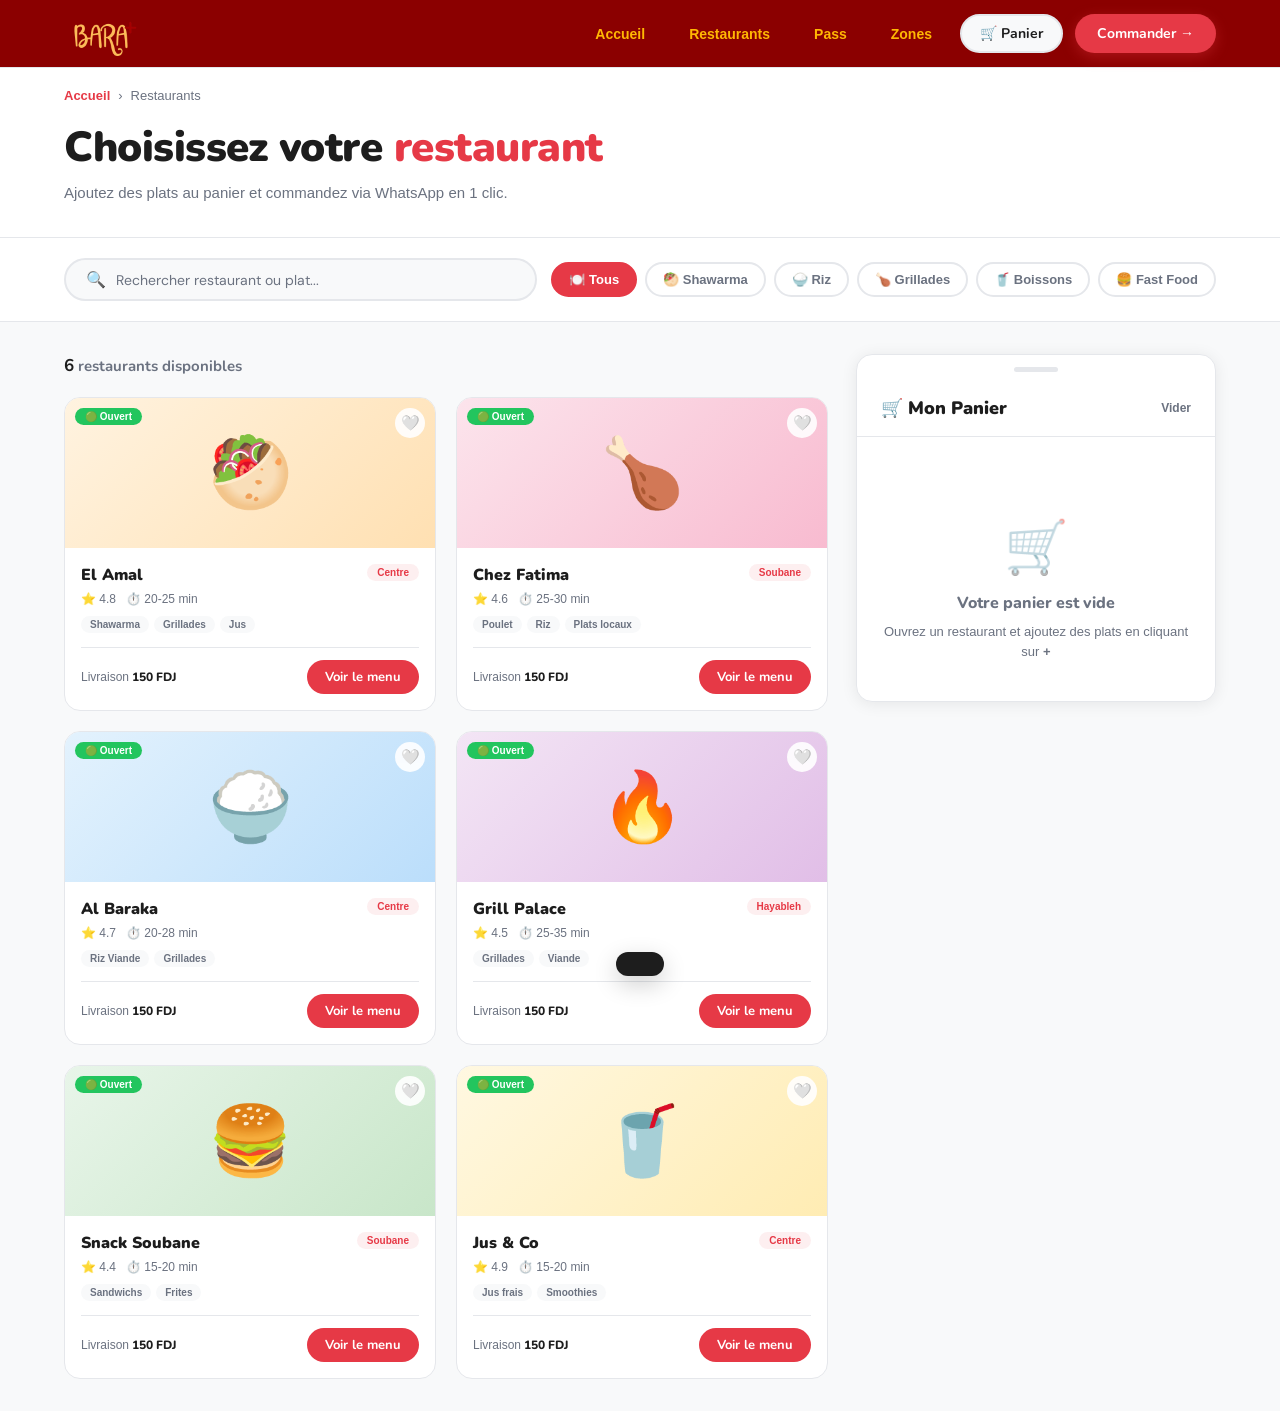
==== restaurants.html @ 5ba107fb "update" ====
<!DOCTYPE html>
<html lang="fr">
<head>
<meta charset="UTF-8">
<meta name="viewport" content="width=device-width, initial-scale=1.0">
<title>Restaurants — Bara+ Ali Sabieh</title>
<link rel="shortcut icon" href="images/3.png" type="image/x-icon">
<link href="https://fonts.googleapis.com/css2?family=Nunito:wght@400;600;700;800;900&family=DM+Sans:wght@400;500;600&display=swap" rel="stylesheet">
<link rel="stylesheet" href="style2.css">
</head>
<body>

<!-- NAV -->
<nav>
  <a href="index.html" class="nav-logo">
    <img src="images/2.png" alt="">
  </a>
  <div class="nav-right">
    <a href="index.html" class="nav-link">Accueil</a>
    <a href="restaurants.html" class="nav-link active">Restaurants</a>
    <a href="index.html#pass" class="nav-link">Pass</a>
    <a href="index.html#zones" class="nav-link">Zones</a>
    <button class="cart-nav-btn" onclick="toggleCartMobile()" id="cartNavBtn">
      🛒 Panier
      <span id="cartBadge" class="cart-badge">0</span>
    </button>
    <a href="https://wa.me/25377784312" target="_blank" class="nav-cta">Commander →</a>
  </div>
</nav>

<!-- PAGE HERO -->
<div class="page-hero">
  <div class="breadcrumb">
    <a href="index.html">Accueil</a> › <span>Restaurants</span>
  </div>
  <h1>Choisissez votre <span>restaurant</span></h1>
  <p>Ajoutez des plats au panier et commandez via WhatsApp en 1 clic.</p>
</div>

<!-- CONTROLS -->
<div class="controls">
  <div class="search-box">
    <span style="color:var(--text2)">🔍</span>
    <input type="text" id="searchInput" placeholder="Rechercher restaurant ou plat...">
  </div>
  <div class="filter-pills">
    <div class="fp on" onclick="filter(this,'all')">🍽️ Tous</div>
    <div class="fp" onclick="filter(this,'shawarma')">🥙 Shawarma</div>
    <div class="fp" onclick="filter(this,'riz')">🍚 Riz</div>
    <div class="fp" onclick="filter(this,'grillades')">🍗 Grillades</div>
    <div class="fp" onclick="filter(this,'boissons')">🥤 Boissons</div>
    <div class="fp" onclick="filter(this,'fastfood')">🍔 Fast Food</div>
  </div>
</div>

<!-- MAIN -->
<div class="main">

  <!-- LEFT: RESTAURANT CARDS -->
  <div>
    <div class="resto-count"><strong id="restoCount">6</strong> restaurants disponibles</div>
    <div class="resto-grid" id="restoGrid">

      <div class="rc fi" data-cat="shawarma" data-name="el amal" data-note="4.8" data-id="el-amal">
        <div class="rc-img c1">🥙<div class="rc-open">🟢 Ouvert</div><div class="rc-fav">🤍</div></div>
        <div class="rc-body">
          <div class="rc-head"><div class="rc-name">El Amal</div><span class="rc-zone">Centre</span></div>
          <div class="rc-meta"><span>⭐ 4.8</span><span>⏱️ 20-25 min</span></div>
          <div class="rc-tags"><span class="rc-tag">Shawarma</span><span class="rc-tag">Grillades</span><span class="rc-tag">Jus</span></div>
          <div class="rc-footer">
            <div class="rc-price">Livraison <strong>150 FDJ</strong></div>
            <button class="rc-btn" onclick="openModal('el-amal')">Voir le menu</button>
          </div>
        </div>
      </div>

      <div class="rc fi" data-cat="riz" data-name="chez fatima" data-note="4.6" data-id="fatima">
        <div class="rc-img c2">🍗<div class="rc-open">🟢 Ouvert</div><div class="rc-fav">🤍</div></div>
        <div class="rc-body">
          <div class="rc-head"><div class="rc-name">Chez Fatima</div><span class="rc-zone">Soubane</span></div>
          <div class="rc-meta"><span>⭐ 4.6</span><span>⏱️ 25-30 min</span></div>
          <div class="rc-tags"><span class="rc-tag">Poulet</span><span class="rc-tag">Riz</span><span class="rc-tag">Plats locaux</span></div>
          <div class="rc-footer">
            <div class="rc-price">Livraison <strong>150 FDJ</strong></div>
            <button class="rc-btn" onclick="openModal('fatima')">Voir le menu</button>
          </div>
        </div>
      </div>

      <div class="rc fi" data-cat="riz" data-name="al baraka" data-note="4.7" data-id="baraka">
        <div class="rc-img c3">🍚<div class="rc-open">🟢 Ouvert</div><div class="rc-fav">🤍</div></div>
        <div class="rc-body">
          <div class="rc-head"><div class="rc-name">Al Baraka</div><span class="rc-zone">Centre</span></div>
          <div class="rc-meta"><span>⭐ 4.7</span><span>⏱️ 20-28 min</span></div>
          <div class="rc-tags"><span class="rc-tag">Riz Viande</span><span class="rc-tag">Grillades</span></div>
          <div class="rc-footer">
            <div class="rc-price">Livraison <strong>150 FDJ</strong></div>
            <button class="rc-btn" onclick="openModal('baraka')">Voir le menu</button>
          </div>
        </div>
      </div>

      <div class="rc fi" data-cat="grillades" data-name="grill palace" data-note="4.5" data-id="grill">
        <div class="rc-img c4">🔥<div class="rc-open">🟢 Ouvert</div><div class="rc-fav">🤍</div></div>
        <div class="rc-body">
          <div class="rc-head"><div class="rc-name">Grill Palace</div><span class="rc-zone">Hayableh</span></div>
          <div class="rc-meta"><span>⭐ 4.5</span><span>⏱️ 25-35 min</span></div>
          <div class="rc-tags"><span class="rc-tag">Grillades</span><span class="rc-tag">Viande</span></div>
          <div class="rc-footer">
            <div class="rc-price">Livraison <strong>150 FDJ</strong></div>
            <button class="rc-btn" onclick="openModal('grill')">Voir le menu</button>
          </div>
        </div>
      </div>

      <div class="rc fi" data-cat="fastfood" data-name="snack soubane" data-note="4.4" data-id="snack">
        <div class="rc-img c5">🍔<div class="rc-open">🟢 Ouvert</div><div class="rc-fav">🤍</div></div>
        <div class="rc-body">
          <div class="rc-head"><div class="rc-name">Snack Soubane</div><span class="rc-zone">Soubane</span></div>
          <div class="rc-meta"><span>⭐ 4.4</span><span>⏱️ 15-20 min</span></div>
          <div class="rc-tags"><span class="rc-tag">Sandwichs</span><span class="rc-tag">Frites</span></div>
          <div class="rc-footer">
            <div class="rc-price">Livraison <strong>150 FDJ</strong></div>
            <button class="rc-btn" onclick="openModal('snack')">Voir le menu</button>
          </div>
        </div>
      </div>

      <div class="rc fi" data-cat="boissons" data-name="jus co" data-note="4.9" data-id="jus">
        <div class="rc-img c6">🥤<div class="rc-open">🟢 Ouvert</div><div class="rc-fav">🤍</div></div>
        <div class="rc-body">
          <div class="rc-head"><div class="rc-name">Jus & Co</div><span class="rc-zone">Centre</span></div>
          <div class="rc-meta"><span>⭐ 4.9</span><span>⏱️ 15-20 min</span></div>
          <div class="rc-tags"><span class="rc-tag">Jus frais</span><span class="rc-tag">Smoothies</span></div>
          <div class="rc-footer">
            <div class="rc-price">Livraison <strong>150 FDJ</strong></div>
            <button class="rc-btn" onclick="openModal('jus')">Voir le menu</button>
          </div>
        </div>
      </div>

      <div class="empty" id="emptyState">
        <div class="empty-icon">🔍</div>
        <h3>Aucun résultat</h3>
        <p>Essayez un autre mot-clé.</p>
      </div>
    </div>
  </div>

  <!-- RIGHT: CART SIDEBAR -->
  <div class="cart-sidebar" id="cartSidebar">

  <!-- ← AJOUTER : poignée visuelle pour indiquer qu'on peut scroll -->
  <div style="
    width:44px;height:5px;background:#E5E7EB;
    border-radius:3px;margin:12px auto 4px;
    "></div>
    <div style="padding-bottom:40px"> 
      <div class="cart-header">
      <div class="cart-title">🛒 Mon Panier <span id="cartCount" style="font-size:13px;color:var(--text2);font-weight:600"></span></div>
      <span class="cart-clear" onclick="clearCart()">Vider</span>
    </div>
   </div>

    <div class="cart-resto-info" id="cartRestoInfo">
      <div class="cart-resto-emoji" id="cartRestoEmoji"></div>
      <div>
        <div class="cart-resto-name" id="cartRestoName"></div>
        <!-- ✅ Ce texte change automatiquement selon la zone détectée -->
        <div class="cart-resto-sub" id="cartRestoSub">Livraison 150 FDJ</div>
      </div>
    </div>

    <div class="cart-empty" id="cartEmptyState">
      <div class="cart-empty-icon">🛒</div>
      <h3>Votre panier est vide</h3>
      <p>Ouvrez un restaurant et ajoutez des plats en cliquant sur <b>+</b></p>
    </div>

    <div class="cart-items" id="cartItems" style="display:none"></div>

    <div class="cart-footer" id="cartFooter" style="display:none">
      <div class="cart-subtotal"><span>Sous-total</span><span id="cartSubtotal">0 FDJ</span></div>
      <div class="cart-delivery"><span>Livraison</span><span id="cartDeliveryAmount" style="color:var(--green);font-weight:600">150 FDJ</span></div>
      <div class="cart-total"><span>Total</span><span id="cartTotal">0 FDJ</span></div>

      <div class="cart-address">
        <label>📍 Votre zone de livraison</label>

        <!-- ── ÉTAPE 1 : Bouton GPS ── -->
        <button onclick="getLocation()" id="locBtn" style="
          width:100%;padding:11px;border:2px dashed var(--red);
          border-radius:10px;background:rgba(198,40,40,0.04);
          color:var(--red);font-family:'Poppins',sans-serif;
          font-weight:700;font-size:13px;cursor:pointer;
          transition:all .2s;margin-bottom:10px;
          display:flex;align-items:center;justify-content:center;gap:8px;
        ">
          📍 Trouver ma position automatiquement
        </button>

        <!-- ── Résultat GPS (caché par défaut) ── -->
        <div id="locResult" style="display:none;margin-bottom:10px;
          background:#f0fdf4;border:2px solid var(--green);
          border-radius:10px;padding:12px;font-size:13px;">
          <div style="display:flex;align-items:center;justify-content:space-between">
            <div>
              <div style="font-weight:700;color:#15803D" id="locQuartier"></div>
              <div style="font-size:12px;color:#555;margin-top:2px" id="locZoneLabel"></div>
            </div>
            <button onclick="resetLocation()" style="
              background:none;border:none;cursor:pointer;
              font-size:11px;color:#999;text-decoration:underline;
            ">Changer</button>
          </div>
        </div>

        <!-- ── ÉTAPE 2 : Sélection manuelle (visible par défaut) ── -->
         
        <div id="manualZone">
          <select id="zoneSelect" onchange="updateDelivery()">
            <optgroup label="🟢 Zone Normale — 150 FDJ">
              <option value="150">Château d'eau — 150 FDJ</option>
              <option value="150">Shell — 150 FDJ</option>
              <option value="150">Arabta — 150 FDJ</option>
              <option value="150">Q.Ali — 150 FDJ</option>
              <option value="150">Place — 150 FDJ</option>
              <option value="150">Feraad — 150 FDJ</option>
              <option value="150">Sept Frères/Plateau Garanoucou — 150 FDJ</option>
            </optgroup>
            <optgroup label="🟡 Zone Éloignée — 250 FDJ">
              <option value="250">Gohara — 250 FDJ</option>
              <option value="250">Arta — 250 FDJ</option>
              <option value="250">Cité — 250 FDJ</option>
              <option value="250">Barwaqo — 250 FDJ</option>
              <option value="250">Main de lion — 250 FDJ</option>
              <option value="250">Iljano — 250 FDJ</option>
              <option value="250">Jena — 250 FDJ</option>
            </optgroup>
          </select>
        </div>

        <textarea id="addressNote" placeholder="Adresse précise... Ex: Derrière école Ahmed, portail vert"></textarea>
      </div>

      <div style="font-size:12px;font-weight:600;color:var(--text2);margin-bottom:8px">💳 Mode de paiement</div>
      <div class="payment-opts">
        <div class="pay-opt on" onclick="selectPay(this,'Waffi')"><span class="po-icon">💵</span>Waffi</div>
        <div class="pay-opt" onclick="selectPay(this,'D-Money')"><span class="po-icon">📱</span>D-Money</div>
        <div class="pay-opt" onclick="selectPay(this,'CacPay')"><span class="po-icon">💳</span>CacPay</div>
      </div>

      <button class="order-btn" id="orderBtn" onclick="sendOrder()">
        <svg width="20" height="20" viewBox="0 0 24 24" fill="currentColor"><path d="M17.472 14.382c-.297-.149-1.758-.867-2.03-.967-.273-.099-.471-.148-.67.15-.197.297-.767.966-.94 1.164-.173.199-.347.223-.644.075-.297-.15-1.255-.463-2.39-1.475-.883-.788-1.48-1.761-1.653-2.059-.173-.297-.018-.458.13-.606.134-.133.298-.347.446-.52.149-.174.198-.298.298-.497.099-.198.05-.371-.025-.52-.075-.149-.669-1.612-.916-2.207-.242-.579-.487-.5-.669-.51-.173-.008-.371-.01-.57-.01-.198 0-.52.074-.792.372-.272.297-1.04 1.016-1.04 2.479 0 1.462 1.065 2.875 1.213 3.074.149.198 2.096 3.2 5.077 4.487.709.306 1.262.489 1.694.625.712.227 1.36.195 1.871.118.571-.085 1.758-.719 2.006-1.413.248-.694.248-1.289.173-1.413-.074-.124-.272-.198-.57-.347m-5.421 7.403h-.004a9.87 9.87 0 01-5.031-1.378l-.361-.214-3.741.982.998-3.648-.235-.374a9.86 9.86 0 01-1.51-5.26c.001-5.45 4.436-9.884 9.888-9.884 2.64 0 5.122 1.03 6.988 2.898a9.825 9.825 0 012.893 6.994c-.003 5.45-4.437 9.884-9.885 9.884m8.413-18.297A11.815 11.815 0 0012.05 0C5.495 0 .16 5.335.157 11.892c0 2.096.547 4.142 1.588 5.945L.057 24l6.305-1.654a11.882 11.882 0 005.683 1.448h.005c6.554 0 11.89-5.335 11.893-11.893a11.821 11.821 0 00-3.48-8.413z"/></svg>
        Envoyer la commande
      </button>
    </div>
</div>
</div>

<!-- MOBILE CART TOGGLE -->
<button class="cart-mobile-toggle" id="cartMobileToggle" onclick="toggleCartMobile()" style="display:none">
  🛒 Panier <span class="cart-mobile-badge" id="cartMobileBadge">0 article</span>
</button>

<!-- ═══════ MODALS ═══════ -->

<!-- DATA: restaurant menus -->
<script>

// ─── GÉOLOCALISATION ───
function getLocation() {
  const btn = document.getElementById('locBtn');

  if (!navigator.geolocation) {
    showToast('❌ GPS non disponible sur cet appareil');
    return;
  }

  btn.innerHTML = '⏳ Localisation en cours...';
  btn.disabled = true;

  navigator.geolocation.getCurrentPosition(
    // ✅ Succès GPS
    async function(position) {
      const lat = position.coords.latitude;
      const lng = position.coords.longitude;

      try {
        // Convertir coordonnées → adresse
        const url = `https://nominatim.openstreetmap.org/reverse?lat=${lat}&lon=${lng}&format=json&accept-language=fr`;
        const response = await fetch(url);
        const data = await response.json();

        // Extraire le quartier
        const quartier = data.address.quarter 
                      || data.address.suburb
                      || data.address.neighbourhood
                      || data.address.hamlet
                      || data.address.village
                      || data.address.town
                      || data.address.city
                      || 'Quartier détecté';

        // Déterminer la zone
        const zone = determinerZone(quartier);

        // ── Mettre à jour l'affichage ──

        // 1. Afficher le résultat GPS
        document.getElementById('locQuartier').textContent = '📍 ' + quartier;
        document.getElementById('locZoneLabel').textContent = zone.nom + ' — Livraison ' + zone.prix + ' FDJ';
        document.getElementById('locResult').style.display = 'block';

        // 2. Cacher la sélection manuelle
        document.getElementById('manualZone').style.display = 'none';

        // 3. Mettre à jour le prix livraison EN HAUT du panier
        document.getElementById('cartRestoSub').textContent = 'Livraison ' + zone.prix + ' FDJ';
        document.getElementById('cartRestoSub').style.color = zone.prix > 150 ? 'var(--orange)' : 'var(--green)';

        // 4. Mettre à jour le prix dans le footer
        deliveryFee = zone.prix;
        document.getElementById('cartDeliveryAmount').textContent = zone.prix + ' FDJ';

        // 5. Pré-remplir l'adresse
        document.getElementById('addressNote').value = quartier + ', Ali Sabieh';

        // 6. Recalculer le total
        updateCart();

        // 7. Cacher le bouton GPS
        btn.style.display = 'none';

        showToast('✅ Position trouvée : ' + quartier, 'green');

      } catch(e) {
        afficherErreurGPS('Erreur de réseau. Sélectionnez manuellement.');
      }
    },

    // ❌ Erreur GPS
    function(error) {
      let msg = '';
      switch(error.code) {
        case 1: msg = '🚫 Permission refusée'; break;
        case 2: msg = '📡 GPS indisponible'; break;
        case 3: msg = '⏱️ Délai dépassé'; break;
        default: msg = '❌ Erreur GPS';
      }
      afficherErreurGPS(msg + ' — Sélectionnez votre zone manuellement');
    },

    { timeout: 10000, maximumAge: 60000, enableHighAccuracy: true }
  );
}

// Afficher erreur et remettre bouton
function afficherErreurGPS(message) {
  const btn = document.getElementById('locBtn');
  btn.innerHTML = '📍 Trouver ma position automatiquement';
  btn.disabled = false;
  showToast(message);
}

// Réinitialiser → revenir à la sélection manuelle
function resetLocation() {
  document.getElementById('locResult').style.display = 'none';
  document.getElementById('manualZone').style.display = 'block';
  document.getElementById('locBtn').style.display = 'flex';
  document.getElementById('locBtn').innerHTML = '📍 Trouver ma position automatiquement';
  document.getElementById('locBtn').disabled = false;
  document.getElementById('cartRestoSub').textContent = 'Livraison 150 FDJ';
  document.getElementById('cartRestoSub').style.color = '';
  deliveryFee = 150;
  updateCart();
}

// Déterminer la zone selon le quartier détecté
function determinerZone(quartier) {
  const q = quartier.toLowerCase();
  const normale = [
    // Vrais quartiers Ali Sabieh
    'chateau',       // Château d'eau
    'eau',           // Château d'eau
    'shell',         // Shell
    'arabta',        // Arabta
    'q.ali',         // Q.Ali
    'qali',          // Q.Ali sans point
    'quartier ali',  // variante
    'place',         // Place
    'feraad',        // Feraad
    'ferad',         // variante orthographe
    'sept frere',    // Sept Frères
    'plateau',       // Plateau Garanoucou
    'garanoucou',    // Plateau Garanoucou
    'garanouco',     // variante
    // Noms généraux
    'centre',
    'ali sabieh',
    'mairie',
    'hopital',
  ];

  // ── ZONE ÉLOIGNÉE — 250 FDJ ──
  const eloignee = [
    'gohara',        // Gohara
    'arta',          // Arta
    'cite',          // Cité
    'barwaqo',       // Barwaqo
    'main de lion',  // Main de lion
    'main lion',     // variante
    'iljano',        // Iljano
    'jena',          // Jena
    // Zones générales éloignées
    'industrielle',
    'piste',
    'route nationale',
    'peripherie',
    'extension',
    'aeroport',
    'holhol',
    'ali adde',
  ];

  if (normale.some(z => q.includes(z))) {
    return { nom: '🟢 Zone Normale', prix: 150 };
  } else if (eloignee.some(z => q.includes(z))) {
    return { nom: '🟡 Zone Éloignée', prix: 250 };
  } else {
    return { nom: '⚪ Zone à confirmer', prix: 150 };
  }
}

// Détermine la zone selon le quartier
function determinerZone(quartier) {
  const q = quartier.toLowerCase();

  const zoneNormale = ["Chateau-d'Eau", 'centre', 'medina', 'hayableh', 'mairie'];
  const zoneEloignee = ['piste', 'périphérie', 'extension', 'gare'];

  if (zoneNormale.some(z => q.includes(z))) {
    return { nom: '🟢 Zone Normale', prix: 150 };
  } else if (zoneEloignee.some(z => q.includes(z))) {
    return { nom: '🟡 Zone Éloignée', prix: 250 };
  } else {
    return { nom: '⚪ Zone à confirmer', prix: 150 };
  }
}

const RESTAURANTS = {
  'el-amal': {
    name:'El Amal', emoji:'🥙', color:'c1',
    note:'4.8', temps:'20-25 min', zone:'Centre ville',
    desc:"Restaurant familial spécialisé dans le shawarma et les grillades. Ingrédients frais, cuisine maison.",
    menu:[
      {cat:'🥙 Shawarma', items:[
        {id:'ea1',emoji:'🥙',name:'Shawarma Poulet',desc:'Pain pita, poulet grillé, légumes',price:500},
        {id:'ea2',emoji:'🥩',name:'Shawarma Viande',desc:'Pain pita, viande marinée',price:600},
        {id:'ea3',emoji:'🌯',name:'Shawarma Mixte',desc:'Poulet + viande, double portion',price:700},
        {id:'ea4',emoji:'🫓',name:'Shawarma Assiette',desc:'Avec frites et salade',price:800},
      ]},
      {cat:'🔥 Grillades', items:[
        {id:'ea5',emoji:'🍗',name:'Poulet Grillé ½',desc:'Avec pain et sauce',price:900},
        {id:'ea6',emoji:'🥩',name:'Brochettes Viande',desc:'3 brochettes + accompagnement',price:750},
      ]},
      {cat:'🥤 Boissons', items:[
        {id:'ea7',emoji:'🥭',name:'Jus Mangue',desc:'Frais, pressé minute',price:150},
        {id:'ea8',emoji:'🍋',name:'Jus Citron',desc:'Pressé minute',price:150},
        {id:'ea9',emoji:'🧃',name:'Soda',desc:'Coca, Fanta, Sprite',price:150},
      ]}
    ]
  },
  'fatima': {
    name:'Chez Fatima', emoji:'🍗', color:'c2',
    note:'4.6', temps:'25-30 min', zone:'Soubane',
    desc:"Cuisine maison traditionnelle. Fatima cuisine avec passion depuis 15 ans. Plats généreux et saveurs authentiques.",
    menu:[
      {cat:'🍗 Plats Principaux', items:[
        {id:'fa1',emoji:'🍗',name:'Poulet Rôti',desc:'½ poulet avec riz et salade',price:1000},
        {id:'fa2',emoji:'🍚',name:'Riz au Poulet',desc:'Riz basmati, poulet mijoté',price:700},
        {id:'fa3',emoji:'🥘',name:'Riz à la Viande',desc:'Riz basmati, bœuf épicé',price:800},
        {id:'fa4',emoji:'🫕',name:'Ragoût Légumes',desc:'Avec riz blanc',price:600},
      ]},
      {cat:'🥗 Accompagnements', items:[
        {id:'fa5',emoji:'🥗',name:'Salade Fraîche',desc:'Tomates, concombre, herbes',price:200},
        {id:'fa6',emoji:'🍞',name:'Pain Maison',desc:'Pain artisanal frais',price:100},
      ]}
    ]
  },
  'baraka': {
    name:'Al Baraka', emoji:'🍚', color:'c3',
    note:'4.7', temps:'20-28 min', zone:'Centre',
    desc:"Spécialiste du riz et des plats mijotés. Recettes transmises de génération en génération.",
    menu:[
      {cat:'🍚 Plats de Riz', items:[
        {id:'ba1',emoji:'🍚',name:'Riz Viande',desc:'Grand bol, viande tendre',price:800},
        {id:'ba2',emoji:'🥘',name:'Riz Poisson',desc:'Poisson grillé sur riz épicé',price:900},
        {id:'ba3',emoji:'🍛',name:'Riz Mixte',desc:'Viande + légumes + épices',price:1000},
        {id:'ba4',emoji:'🫕',name:'Soupe de Viande',desc:'Soupe épaisse traditionnelle',price:500},
      ]}
    ]
  },
  'grill': {
    name:'Grill Palace', emoji:'🔥', color:'c4',
    note:'4.5', temps:'25-35 min', zone:'Hayableh',
    desc:"Le temple des grillades à Ali Sabieh. Viandes sélectionnées, marinades maison, cuisson au feu de bois.",
    menu:[
      {cat:'🔥 Grillades', items:[
        {id:'gr1',emoji:'🥩',name:'Côtelettes Grillées',desc:'3 pièces + pain + salade',price:1200},
        {id:'gr2',emoji:'🍗',name:'Poulet Entier BBQ',desc:'Mariné aux herbes, frites',price:1500},
        {id:'gr3',emoji:'🫙',name:'Brochettes Mix',desc:'5 brochettes viande + poulet',price:900},
        {id:'gr4',emoji:'🥓',name:'Assiette BBQ',desc:'Assortiment, riz ou frites',price:1300},
      ]}
    ]
  },
  'snack': {
    name:'Snack Soubane', emoji:'🍔', color:'c5',
    note:'4.4', temps:'15-20 min', zone:'Soubane',
    desc:"Le snack du quartier Soubane. Rapide, savoureux, accessible. Idéal pour un repas express.",
    menu:[
      {cat:'🍔 Sandwichs & Burgers', items:[
        {id:'sn1',emoji:'🍔',name:'Burger Poulet',desc:'Pain brioche, poulet croustillant',price:450},
        {id:'sn2',emoji:'🌭',name:'Hot-Dog',desc:'Pain, saucisse, moutarde',price:350},
        {id:'sn3',emoji:'🥪',name:'Sandwich Thon',desc:'Pain toast, thon, légumes',price:300},
      ]},
      {cat:'🍟 Accompagnements', items:[
        {id:'sn4',emoji:'🍟',name:'Frites Maison',desc:'Croustillantes, sel',price:200},
        {id:'sn5',emoji:'🥤',name:'Soda',desc:'Coca, Fanta, Sprite',price:150},
      ]}
    ]
  },
  'jus': {
    name:'Jus & Co', emoji:'🥤', color:'c6',
    note:'4.9', temps:'15-20 min', zone:'Centre',
    desc:"Spécialiste des jus frais pressés. Fruits de saison, sans conservateurs, 100% naturel.",
    menu:[
      {cat:'🥭 Jus Frais', items:[
        {id:'ju1',emoji:'🥭',name:'Jus Mangue',desc:'Mangue fraîche pressée',price:200},
        {id:'ju2',emoji:'🍋',name:'Citronnade',desc:'Citron, menthe, sucre canne',price:200},
        {id:'ju3',emoji:'🍊',name:'Jus Orange',desc:'Oranges fraîches pressées',price:200},
        {id:'ju4',emoji:'🍉',name:'Jus Pastèque',desc:'Pastèque fraîche, menthe',price:200},
      ]},
      {cat:'🥤 Smoothies', items:[
        {id:'ju5',emoji:'🫧',name:'Smoothie Tropical',desc:'Mangue + banane + lait coco',price:350},
        {id:'ju6',emoji:'🥛',name:'Lait de Coco',desc:'Noix de coco fraîche',price:250},
        {id:'ju7',emoji:'☕',name:'Café Djiboutien',desc:'Café épicé traditionnel',price:150},
      ]}
    ]
  }
};
</script>

<!-- MODAL CONTAINER -->
<div class="overlay" id="modalOverlay" onclick="handleOverlayClick(event)">
  <div class="modal" id="modalBox">
    <div class="modal-hero" id="modalHero">
      <button class="modal-close" onclick="closeModal()">✕</button>
    </div>
    <div class="modal-body" id="modalBody"></div>
  </div>
</div>

<!-- TOAST -->
<div class="toast" id="toast"></div>

<script>
// ─── CART STATE ───
let cart = [];
let currentResto = null;
let deliveryFee = 150;
let paymentMode = 'Cash';

// ─── FILTER ───
let currentCat = 'all';
function filter(el, cat) {
  document.querySelectorAll('.fp').forEach(p => p.classList.remove('on'));
  el.classList.add('on');
  currentCat = cat;
  applyFilters();
}
function applyFilters() {
  const q = document.getElementById('searchInput').value.toLowerCase();
  let v = 0;
  document.querySelectorAll('.rc').forEach(card => {
    const ok = (currentCat === 'all' || card.dataset.cat === currentCat) &&
               (card.dataset.name.includes(q) || card.querySelector('.rc-tags').textContent.toLowerCase().includes(q));
    card.style.display = ok ? 'block' : 'none';
    if(ok) v++;
  });
  document.getElementById('restoCount').textContent = v;
  document.getElementById('emptyState').classList.toggle('show', v === 0);
}
document.getElementById('searchInput').addEventListener('input', applyFilters);

// ─── MODAL ───
function openModal(id) {
  const r = RESTAURANTS[id];
  if(!r) return;
  currentResto = id;

  // Hero
  const hero = document.getElementById('modalHero');
  hero.className = 'modal-hero ' + r.color;
  hero.innerHTML = r.emoji + '<button class="modal-close" onclick="closeModal()">✕</button>';

  // Body
  let html = `
    <div class="modal-name">${r.name}</div>
    <div class="modal-meta">
      <span>⭐ ${r.note}</span>
      <span>⏱️ ${r.temps}</span>
      <span>📍 ${r.zone}</span>
      <span>🛵 150 FDJ livraison</span>
    </div>
    <p class="modal-desc">${r.desc}</p>`;

  r.menu.forEach(section => {
    html += `<div class="menu-section"><div class="menu-section-title">${section.cat}</div><div class="menu-items">`;
    section.items.forEach(item => {
      const inCart = cart.find(c => c.id === item.id);
      const qty = inCart ? inCart.qty : 0;
      html += `
        <div class="mi" id="mi-${item.id}">
          <div class="mi-emoji">${item.emoji}</div>
          <div class="mi-info">
            <div class="mi-name">${item.name}</div>
            <div class="mi-desc">${item.desc}</div>
          </div>
          <div class="mi-right">
            <div class="mi-price">${item.price} FDJ</div>
            ${qty > 0
              ? `<div class="mi-qty-ctrl">
                   <button class="qty-btn" onclick="changeQtyModal('${item.id}','${r.name}','${item.emoji}','${item.name}',${item.price},-1)">−</button>
                   <span class="qty-num" id="mqty-${item.id}">${qty}</span>
                   <button class="qty-btn" onclick="changeQtyModal('${item.id}','${r.name}','${item.emoji}','${item.name}',${item.price},1)">+</button>
                 </div>`
              : `<button class="add-btn" id="add-${item.id}" onclick="addToCartFromModal('${item.id}','${r.name}','${item.emoji}','${item.name}',${item.price})">+</button>`
            }
          </div>
        </div>`;
    });
    html += '</div></div>';
  });

  document.getElementById('modalBody').innerHTML = html;
  document.getElementById('modalOverlay').classList.add('open');
  document.body.style.overflow = 'hidden';
}

function closeModal() {
  document.getElementById('modalOverlay').classList.remove('open');
  document.body.style.overflow = '';
}
function handleOverlayClick(e) {
  if(e.target === document.getElementById('modalOverlay')) closeModal();
}

// ─── ADD TO CART ───
function addToCartFromModal(id, restoName, emoji, name, price) {
  // Check if different restaurant
  if(cart.length > 0 && currentResto !== cart[0].restoId) {
    showToast('⚠️ Videz le panier avant de commander dans un autre restaurant');
    return;
  }

  const existing = cart.find(c => c.id === id);
  if(existing) {
    existing.qty++;
  } else {
    cart.push({id, restoId: currentResto, restoName, emoji, name, price, qty: 1});
  }

  // Update modal UI
  const mi = document.getElementById('mi-' + id);
  if(mi) {
    const qty = cart.find(c => c.id === id).qty;
    mi.querySelector('.mi-right').innerHTML = `
      <div class="mi-price">${price} FDJ</div>
      <div class="mi-qty-ctrl">
        <button class="qty-btn" onclick="changeQtyModal('${id}','${restoName}','${emoji}','${name}',${price},-1)">−</button>
        <span class="qty-num" id="mqty-${id}">${qty}</span>
        <button class="qty-btn" onclick="changeQtyModal('${id}','${restoName}','${emoji}','${name}',${price},1)">+</button>
      </div>`;
  }

  updateCart();
  showToast('✅ ' + name + ' ajouté au panier', 'green');
}

function changeQtyModal(id, restoName, emoji, name, price, delta) {
  const item = cart.find(c => c.id === id);
  if(!item) {
    if(delta > 0) addToCartFromModal(id, restoName, emoji, name, price);
    return;
  }
  item.qty += delta;
  if(item.qty <= 0) {
    cart = cart.filter(c => c.id !== id);
    // Restore add button
    const mi = document.getElementById('mi-' + id);
    if(mi) mi.querySelector('.mi-right').innerHTML =
      `<div class="mi-price">${price} FDJ</div>
       <button class="add-btn" id="add-${id}" onclick="addToCartFromModal('${id}','${restoName}','${emoji}','${name}',${price})">+</button>`;
  } else {
    const qtyEl = document.getElementById('mqty-' + id);
    if(qtyEl) qtyEl.textContent = item.qty;
  }
  updateCart();
}

// ─── UPDATE CART UI ───
function updateCart() {
  const total = cart.reduce((s, i) => s + i.price * i.qty, 0);
  const count = cart.reduce((s, i) => s + i.qty, 0);
  const grand = total + deliveryFee;

  // Badge
  const badge = document.getElementById('cartBadge');
  badge.textContent = count;
  badge.classList.toggle('show', count > 0);
  document.getElementById('cartNavBtn').classList.toggle('has-items', count > 0);

  // Mobile toggle
  const mob = document.getElementById('cartMobileToggle');
  if(count > 0) {
    mob.style.display = 'flex';
    document.getElementById('cartMobileBadge').textContent = count + ' article' + (count > 1 ? 's' : '');
  } else {
    mob.style.display = 'none';
    document.getElementById('cartSidebar').classList.remove('mobile-open');
  }

  // Count label
  document.getElementById('cartCount').textContent = count > 0 ? '(' + count + ')' : '';

  // Cart states
  const isEmpty = cart.length === 0;
  document.getElementById('cartEmptyState').style.display = isEmpty ? 'flex' : 'none';
  document.getElementById('cartItems').style.display = isEmpty ? 'none' : 'block';
  document.getElementById('cartFooter').style.display = isEmpty ? 'none' : 'block';

  // Resto info
  const restoInfo = document.getElementById('cartRestoInfo');
  if(!isEmpty && cart[0]) {
    restoInfo.classList.add('show');
    document.getElementById('cartRestoEmoji').textContent = cart[0].emoji;
    document.getElementById('cartRestoName').textContent = cart[0].restoName;
  } else {
    restoInfo.classList.remove('show');
  }

  // Items list
  let html = '';
  cart.forEach(item => {
    html += `
      <div class="cart-item">
        <div class="ci-emoji">${item.emoji}</div>
        <div class="ci-info">
          <div class="ci-name">${item.name}</div>
          <div class="ci-price">${(item.price * item.qty).toLocaleString()} FDJ</div>
        </div>
        <div class="ci-qty">
          <button class="qty-btn" onclick="changeCartQty('${item.id}',-1)">−</button>
          <span class="qty-num">${item.qty}</span>
          <button class="qty-btn" onclick="changeCartQty('${item.id}',1)">+</button>
        </div>
      </div>`;
  });
  document.getElementById('cartItems').innerHTML = html;

  // Totals
  document.getElementById('cartSubtotal').textContent = total.toLocaleString() + ' FDJ';
  document.getElementById('cartTotal').textContent = grand.toLocaleString() + ' FDJ';
}

function changeCartQty(id, delta) {
  const item = cart.find(c => c.id === id);
  if(!item) return;
  item.qty += delta;
  if(item.qty <= 0) cart = cart.filter(c => c.id !== id);
  // Sync modal if open
  const mQty = document.getElementById('mqty-' + id);
  if(mQty) {
    if(item.qty <= 0 || !cart.find(c=>c.id===id)) {
      // restore add btn in modal
    } else {
      mQty.textContent = item.qty;
    }
  }
  updateCart();
}

function clearCart() {
  cart = [];
  currentResto = null;
  updateCart();
  showToast('🗑️ Panier vidé');
}

function updateDelivery() {
  deliveryFee = parseInt(document.getElementById('zoneSelect').value);
  updateCart();
}

function selectPay(el, mode) {
  document.querySelectorAll('.pay-opt').forEach(o => o.classList.remove('on'));
  el.classList.add('on');
  paymentMode = mode;
}

// ─── SEND ORDER ───
function sendOrder() {
  if(cart.length === 0) return;
  const zone = document.getElementById('zoneSelect').options[document.getElementById('zoneSelect').selectedIndex].text;
  const address = document.getElementById('addressNote').value;
  const total = cart.reduce((s,i) => s+i.price*i.qty, 0);
  const grand = total + deliveryFee;

  let msg = `🛵 *NOUVELLE COMMANDE BARA+*\n\n`;
  msg += `🏪 *Restaurant :* ${cart[0].restoName}\n\n`;
  msg += `📋 *Ma commande :*\n`;
  cart.forEach(i => {
    msg += `• ${i.qty}x ${i.name} — ${(i.price*i.qty).toLocaleString()} FDJ\n`;
  });
  msg += `\n💰 Sous-total : ${total.toLocaleString()} FDJ`;
  msg += `\n🛵 Livraison : ${deliveryFee} FDJ`;
  msg += `\n✅ *TOTAL : ${grand.toLocaleString()} FDJ*`;
  msg += `\n\n📍 *Zone :* ${zone}`;
  if(address) msg += `\n📌 *Adresse :* ${address}`;
  msg += `\n💳 *Paiement :* ${paymentMode}`;

  const url = 'https://wa.me/25377784312?text=' + encodeURIComponent(msg);
  window.open(url, '_blank');
}

// ─── TOAST ───
function showToast(msg, type='') {
  const t = document.getElementById('toast');
  t.textContent = msg;
  t.className = 'toast' + (type ? ' '+type : '') + ' show';
  setTimeout(() => t.classList.remove('show'), 2500);
}

// ─── MOBILE CART TOGGLE ───
function toggleCartMobile() {
  document.getElementById('cartSidebar').classList.toggle('mobile-open');
}

// ─── FAVORITES ───
document.querySelectorAll('.rc-fav').forEach(btn => {
  btn.addEventListener('click', e => {
    e.stopPropagation();
    btn.textContent = btn.textContent === '🤍' ? '❤️' : '🤍';
  });
});

// ─── SCROLL ANIMATIONS ───
const obs = new IntersectionObserver((entries) => {
  entries.forEach((e,i) => {
    if(e.isIntersecting) setTimeout(() => e.target.classList.add('vis'), i*80);
  });
}, {threshold:0.1});
document.querySelectorAll('.fi').forEach(el => obs.observe(el));

// Init
updateCart();
</script>
</body>
</html>
---- style2.css ----
*{margin:0;padding:0;box-sizing:border-box}
:root{
--primary:#E63946;--primary-dark:#C1121F;--primary-light:#FF6B6B;
--accent:#FFB703;--green:#22C55E;
--bg:#F8F9FA;--white:#fff;
--text:#1D1D1D;--text2:#6B7280;--border:#E5E7EB;
--shadow:0 2px 16px rgba(0,0,0,0.08);
--shadow-lg:0 8px 40px rgba(0,0,0,0.14);
--r:16px;--rs:10px;
--red-dark: #8B0000;
}
html{scroll-behavior:smooth}
body{font-family:'Inter', sans-serif; ;color:var(--text);background:var(--bg);overflow-x:hidden}

/* NAV */
nav{position:fixed;top:0;width:100%;z-index:900;background:var(--red-dark);backdrop-filter:blur(20px);border-bottom:1px solid var(--border);padding:0 5%;height:68px;display:flex;align-items:center;justify-content:space-between}
.nav-logo{display:flex;align-items:center;gap:8px;text-decoration:none}
.nav-logo img{height:80px}
.nav-right{display:flex;align-items:center;gap:12px}
.nav-link{padding:8px 16px;border-radius:50px;font-size:14px;font-weight:600;color:var(--accent);text-decoration:none;transition:all .2s}
.nav-link:hover{background:var(--bg);color:var(--text)}
.nav-cta{background:var(--primary);color:#fff;padding:10px 22px;border-radius:50px;font-family:"Nunito",sans-serif;font-weight:700;font-size:14px;text-decoration:none;box-shadow:0 4px 14px rgba(230,57,70,0.35);transition:all .2s}
.nav-cta:hover{background:var(--primary-dark);transform:translateY(-1px)}

/* CART BUTTON IN NAV */
.cart-nav-btn{
position:relative;background:var(--bg);border:2px solid var(--border);
border-radius:50px;padding:8px 18px;display:flex;align-items:center;gap:8px;
cursor:pointer;font-family:"Nunito",sans-serif;font-weight:700;font-size:14px;
color:var(--text);transition:all .2s;
}
.cart-nav-btn:hover{border-color:var(--primary);color:var(--primary)}
.cart-nav-btn.has-items{border-color:var(--primary);background:#ffffff;color:var(--primary-dark)}
.cart-badge{
position:absolute;top:-6px;right:-6px;
width:20px;height:20px;border-radius:50%;
background:var(--primary);color:#fff;
font-size:11px;font-weight:900;
display:none;align-items:center;justify-content:center;
}
.cart-badge.show{display:flex}

/* PAGE HERO */
.page-hero{padding:88px 5% 36px;background:#fff;border-bottom:1px solid var(--border)}
.breadcrumb{display:flex;align-items:center;gap:8px;font-size:13px;color:var(--text2);margin-bottom:16px}
.breadcrumb a{color:var(--primary);text-decoration:none;font-weight:600}
.page-hero h1{font-family:"Nunito",sans-serif;font-weight:900;font-size:clamp(26px,4vw,42px);letter-spacing:-0.5px;margin-bottom:8px}
.page-hero h1 span{color:var(--primary)}
.page-hero p{color:var(--text2);font-size:15px}

/* CONTROLS */
.controls{padding:20px 5%;background:#fff;border-bottom:1px solid var(--border);display:flex;align-items:center;gap:14px;flex-wrap:wrap;position:sticky;top:68px;z-index:100}
.search-box{flex:1;min-width:200px;background:var(--bg);border:2px solid var(--border);border-radius:50px;padding:10px 20px;display:flex;align-items:center;gap:10px;transition:all .2s}
.search-box:focus-within{border-color:var(--primary);background:#fff}
.search-box input{border:none;background:transparent;font-size:14px;font-family:"DM Sans",sans-serif;color:var(--text);outline:none;width:100%}
.search-box input::placeholder{color:var(--text2)}
.filter-pills{display:flex;gap:8px;flex-wrap:wrap}
.fp{padding:8px 16px;border-radius:50px;border:2px solid var(--border);font-size:13px;font-weight:600;cursor:pointer;transition:all .2s;background:#fff;color:var(--text2);white-space:nowrap}
.fp:hover{border-color:var(--primary);color:var(--primary)}
.fp.on{background:var(--primary);color:#fff;border-color:var(--primary)}

/* MAIN */
.main{padding:32px 5%;display:grid;grid-template-columns:1fr 360px;gap:28px;align-items:flex-start}

/* RESTO GRID */
.resto-count{font-family:"Nunito",sans-serif;font-weight:700;font-size:15px;color:var(--text2);margin-bottom:20px}
.resto-count strong{color:var(--text);font-size:17px}
.resto-grid{display:grid;grid-template-columns:repeat(auto-fill,minmax(280px,1fr));gap:20px}

/* RESTO CARD */
.rc{background:#fff;border-radius:var(--r);border:1px solid var(--border);overflow:hidden;transition:all .3s;cursor:pointer}
.rc:hover{transform:translateY(-5px);box-shadow:var(--shadow-lg);border-color:transparent}
.rc-img{height:150px;display:flex;align-items:center;justify-content:center;font-size:68px;position:relative}
.c1{background:linear-gradient(135deg,#FFF3E0,#FFE0B2)}
.c2{background:linear-gradient(135deg,#FCE4EC,#F8BBD0)}
.c3{background:linear-gradient(135deg,#E3F2FD,#BBDEFB)}
.c4{background:linear-gradient(135deg,#F3E5F5,#E1BEE7)}
.c5{background:linear-gradient(135deg,#E8F5E9,#C8E6C9)}
.c6{background:linear-gradient(135deg,#FFF8E1,#FFECB3)}
.rc-open{position:absolute;top:10px;left:10px;background:var(--green);color:#fff;padding:3px 10px;border-radius:50px;font-size:10px;font-weight:700}
.rc-fav{position:absolute;top:10px;right:10px;width:30px;height:30px;background:rgba(255,255,255,0.9);border-radius:50%;display:flex;align-items:center;justify-content:center;font-size:15px;cursor:pointer;transition:all .2s}
.rc-fav:hover{background:#fff;transform:scale(1.15)}
.rc-body{padding:16px}
.rc-head{display:flex;align-items:flex-start;justify-content:space-between;margin-bottom:6px}
.rc-name{font-family:"Nunito",sans-serif;font-weight:900;font-size:16px}
.rc-zone{background:rgba(230,57,70,0.08);color:var(--primary);padding:3px 10px;border-radius:50px;font-size:10px;font-weight:700}
.rc-meta{display:flex;gap:10px;font-size:12px;color:var(--text2);margin-bottom:10px}
.rc-tags{display:flex;gap:5px;flex-wrap:wrap;margin-bottom:14px}
.rc-tag{background:var(--bg);padding:3px 9px;border-radius:50px;font-size:10px;font-weight:600;color:var(--text2)}
.rc-footer{display:flex;align-items:center;justify-content:space-between;padding-top:12px;border-top:1px solid var(--border)}
.rc-price{font-size:12px;color:var(--text2)}
.rc-price strong{color:var(--text);font-family:"Nunito",sans-serif;font-weight:800}
.rc-btn{background:var(--primary);color:#fff;border:none;border-radius:50px;padding:8px 18px;font-family:"Nunito",sans-serif;font-weight:700;font-size:13px;cursor:pointer;transition:all .2s}
.rc-btn:hover{background:var(--primary-dark);transform:scale(1.03)}

/* EMPTY */
.empty{grid-column:1/-1;text-align:center;padding:50px;color:var(--text2);display:none}
.empty.show{display:block}
.empty-icon{font-size:48px;margin-bottom:12px}
.empty h3{font-family:"Nunito",sans-serif;font-weight:800;font-size:18px;color:var(--text);margin-bottom:6px}

/* ═══════ CART SIDEBAR ═══════ */
.cart-sidebar{
position:sticky;top:96px;
background:#fff;border-radius:var(--r);
border:1px solid var(--border);
box-shadow:var(--shadow);
overflow:hidden;
max-height:calc(100vh - 120px);
display:flex;flex-direction:column;
}
.cart-header{
padding:20px 24px 16px;
border-bottom:1px solid var(--border);
display:flex;align-items:center;justify-content:space-between;
flex-shrink:0;
}
.cart-title{font-family:"Nunito",sans-serif;font-weight:900;font-size:18px;display:flex;align-items:center;gap:8px}
.cart-clear{font-size:12px;color:var(--text2);cursor:pointer;font-weight:600;transition:color .2s}
.cart-clear:hover{color:var(--primary)}

/* RESTAURANT SELECT IN CART */
.cart-resto-info{
padding:12px 24px;background:rgba(230,57,70,0.04);
border-bottom:1px solid var(--border);
display:none;align-items:center;gap:10px;flex-shrink:0;
}
.cart-resto-info.show{display:flex}
.cart-resto-emoji{font-size:24px}
.cart-resto-name{font-family:"Nunito",sans-serif;font-weight:800;font-size:14px;color:var(--primary)}
.cart-resto-sub{font-size:11px;color:var(--text2)}

/* CART EMPTY STATE */
.cart-empty{
flex:1;display:flex;flex-direction:column;
align-items:center;justify-content:center;
padding:40px 24px;text-align:center;
}
.cart-empty-icon{font-size:52px;margin-bottom:14px;opacity:0.5}
.cart-empty h3{font-family:"Nunito",sans-serif;font-weight:800;font-size:16px;color:var(--text2);margin-bottom:8px}
.cart-empty p{font-size:13px;color:var(--text2);line-height:1.5}

/* CART ITEMS */
.cart-items{flex:1;overflow-y:auto;padding:16px 24px;scrollbar-width:thin}
.cart-item{
display:flex;align-items:center;gap:12px;
padding:10px 0;border-bottom:1px solid var(--border);
}
.cart-item:last-child{border-bottom:none}
.ci-emoji{font-size:28px;min-width:40px;height:40px;background:var(--bg);border-radius:8px;display:flex;align-items:center;justify-content:center}
.ci-info{flex:1}
.ci-name{font-family:"Nunito",sans-serif;font-weight:700;font-size:13px;margin-bottom:2px}
.ci-price{font-size:12px;color:var(--primary);font-weight:600}
.ci-qty{display:flex;align-items:center;gap:6px}
.qty-btn{
width:26px;height:26px;border-radius:50%;border:none;
background:var(--bg);cursor:pointer;font-size:16px;font-weight:700;
display:flex;align-items:center;justify-content:center;
transition:all .2s;color:var(--text);
}
.qty-btn:hover{background:var(--primary);color:#fff}
.qty-num{font-family:"Nunito",sans-serif;font-weight:800;font-size:14px;min-width:20px;text-align:center}

/* CART FOOTER */
.cart-footer{padding:16px 24px;border-top:1px solid var(--border);flex-shrink:0}
.cart-subtotal{display:flex;justify-content:space-between;font-size:13px;color:var(--text2);margin-bottom:8px}
.cart-delivery{display:flex;justify-content:space-between;font-size:13px;color:var(--text2);margin-bottom:14px}
.cart-total{
display:flex;justify-content:space-between;
font-family:"Nunito",sans-serif;font-weight:900;font-size:17px;
color:var(--text);padding-top:10px;border-top:1px solid var(--border);margin-bottom:16px;
}
.cart-total span:last-child{color:var(--primary)}

/* ADDRESS INPUT */
.cart-address{margin-bottom:12px}
.cart-address label{font-size:12px;font-weight:600;color:var(--text2);display:block;margin-bottom:6px}
.cart-address select,.cart-address textarea{
width:100%;border:2px solid var(--border);border-radius:var(--rs);
padding:10px 14px;font-size:13px;font-family:"DM Sans",sans-serif;
color:var(--text);outline:none;resize:none;transition:border-color .2s;
}
.cart-address select:focus,.cart-address textarea:focus{border-color:var(--primary)}
.cart-address textarea{height:60px;margin-top:8px}

/* PAYMENT SELECT */
.payment-opts{display:flex;gap:6px;margin-bottom:14px}
.pay-opt{
flex:1;padding:8px;border:2px solid var(--border);border-radius:var(--rs);
text-align:center;cursor:pointer;transition:all .2s;font-size:12px;font-weight:600;
}
.pay-opt:hover{border-color:var(--primary)}
.pay-opt.on{border-color:var(--primary);background:rgba(230,57,70,0.06);color:var(--primary)}
.pay-opt .po-icon{font-size:18px;display:block;margin-bottom:3px}

/* ORDER BTN */
.order-btn{
width:100%;padding:14px;background:var(--green);color:#fff;border:none;
border-radius:50px;font-family:"Nunito",sans-serif;font-weight:900;font-size:15px;
cursor:pointer;transition:all .2s;display:flex;align-items:center;justify-content:center;gap:8px;
box-shadow:0 4px 14px rgba(34,197,94,0.4);
}
.order-btn:hover{background:#16A34A;transform:translateY(-2px);box-shadow:0 8px 20px rgba(34,197,94,0.4)}
.order-btn:disabled{background:var(--border);color:var(--text2);cursor:not-allowed;transform:none;box-shadow:none}

/* ═══════ MODAL ═══════ */
.overlay{position:fixed;inset:0;z-index:1000;background:rgba(0,0,0,0.55);backdrop-filter:blur(4px);display:none;align-items:flex-end;justify-content:center;padding:20px}
.overlay.open{display:flex}
@media(min-width:700px){.overlay{align-items:center}}
.modal{background:#fff;border-radius:24px 24px 24px 24px;width:100%;max-width:660px;max-height:88vh;overflow-y:auto;position:relative;box-shadow:0 24px 80px rgba(0,0,0,0.22)}
.modal-hero{height:180px;display:flex;align-items:center;justify-content:center;font-size:90px;position:relative;flex-shrink:0}
.modal-close{position:absolute;top:14px;right:14px;width:34px;height:34px;border-radius:50%;background:rgba(255,255,255,0.92);border:none;font-size:16px;cursor:pointer;display:flex;align-items:center;justify-content:center;transition:all .2s}
.modal-close:hover{background:#fff;transform:scale(1.1)}
.modal-body{padding:24px}
.modal-name{font-family:"Nunito",sans-serif;font-weight:900;font-size:22px;margin-bottom:6px}
.modal-meta{display:flex;gap:14px;font-size:13px;color:var(--text2);margin-bottom:14px;flex-wrap:wrap}
.modal-desc{font-size:14px;color:var(--text2);line-height:1.6;margin-bottom:24px;padding-bottom:20px;border-bottom:1px solid var(--border)}
.menu-section{margin-bottom:28px}
.menu-section-title{font-family:"Nunito",sans-serif;font-weight:800;font-size:15px;color:var(--text);margin-bottom:14px;display:flex;align-items:center;gap:8px}
.menu-section-title::after{content:"";flex:1;height:1px;background:var(--border)}
.menu-items{display:flex;flex-direction:column;gap:10px}

/* MENU ITEM WITH ADD BTN */
.mi{
background:var(--bg);border-radius:var(--rs);padding:14px;
display:flex;align-items:center;gap:12px;
border:2px solid transparent;transition:all .2s;
}
.mi:hover{border-color:var(--border);background:#fff}
.mi-emoji{font-size:26px;min-width:42px;height:42px;background:#fff;border-radius:8px;display:flex;align-items:center;justify-content:center;box-shadow:0 2px 6px rgba(0,0,0,0.06);flex-shrink:0}
.mi-info{flex:1}
.mi-name{font-family:"Nunito",sans-serif;font-weight:700;font-size:13px;margin-bottom:2px}
.mi-desc{font-size:11px;color:var(--text2);line-height:1.4}
.mi-right{display:flex;align-items:center;gap:10px;flex-shrink:0}
.mi-price{font-family:"Nunito",sans-serif;font-weight:900;font-size:14px;color:var(--primary);white-space:nowrap}

/* ADD TO CART BUTTON */
.add-btn{
width:32px;height:32px;border-radius:50%;
background:var(--primary);color:#fff;border:none;
font-size:20px;font-weight:700;cursor:pointer;
display:flex;align-items:center;justify-content:center;
transition:all .2s;flex-shrink:0;
}
.add-btn:hover{background:var(--primary-dark);transform:scale(1.12)}
.add-btn.added{background:var(--green);animation:pop .3s ease}
@keyframes pop{0%{transform:scale(1)}50%{transform:scale(1.3)}100%{transform:scale(1)}}

/* ITEM QTY IN MODAL */
.mi-qty-ctrl{display:flex;align-items:center;gap:6px}
.mi-qty-ctrl .qty-btn{width:28px;height:28px}
.mi-qty-ctrl .qty-num{font-size:14px}

/* TOAST */
.toast{
position:fixed;bottom:24px;left:50%;transform:translateX(-50%) translateY(100px);
background:var(--text);color:#fff;padding:12px 24px;border-radius:50px;
font-family:"Nunito",sans-serif;font-weight:700;font-size:14px;
z-index:9999;transition:transform .35s ease;white-space:nowrap;
display:flex;align-items:center;gap:8px;box-shadow:0 8px 24px rgba(0,0,0,0.2);
}
.toast.show{transform:translateX(-50%) translateY(0)}
.toast.green{background:var(--green)}

/* FADE IN */
.fi{opacity:0;transform:translateY(20px);transition:opacity .5s,transform .5s}
.fi.vis{opacity:1;transform:translateY(0)}

/* RESPONSIVE */
@media(max-width:960px){
.main{grid-template-columns:1fr}
.cart-sidebar {
    position: fixed;
    bottom: 0; left: 0; right: 0; top: auto;
    max-height: 90vh;          /* ← augmenté de 60% à 75% */
    border-radius: 24px 24px 0 0;
    z-index: 800;
    transform: translateY(100%);
    transition: transform .35s ease;
    box-shadow: 0 -8px 40px rgba(0,0,0,0.15);/* ← LA CLÉ : scroll sur tout le sidebar */
    overflow-y: auto;
    -webkit-overflow-scrolling: touch; /* smooth scroll sur iPhone */
    /* ← SUPPRIMER display:flex qui bloque le scroll */
    display: block;
  }
.cart-items {
    max-height: none;   /* ← enlever la limite fixe */
    overflow-y: visible; /* ← laisser le parent gérer */
    flex: none;
  }
/* Footer ne doit pas être sticky sur mobile */
.cart-footer {
    position: static;  /* ← pas de position fixe */
    padding-bottom: 32px;  /* espace en bas pour le scroll */
  }
.cart-sidebar.mobile-open{transform:translateY(0)}
.cart-mobile-toggle{
position:fixed;bottom:20px;right:20px;z-index:850;
background:var(--primary);color:#fff;border:none;border-radius:50px;
padding:14px 24px;font-family:"Nunito",sans-serif;font-weight:800;font-size:15px;
cursor:pointer;box-shadow:0 6px 20px rgba(230,57,70,0.45);
display:flex;align-items:center;gap:8px;transition:all .2s;
}
.cart-mobile-toggle:hover{transform:translateY(-2px)}
.cart-mobile-badge{background:#fff;color:var(--primary);border-radius:50px;padding:2px 10px;font-size:13px}
}
@media(min-width:961px){.cart-mobile-toggle{display:none}}
@media(max-width:600px){
nav .nav-link:not(.nav-cta){display:none}
.controls{flex-direction:column;align-items:stretch}
}
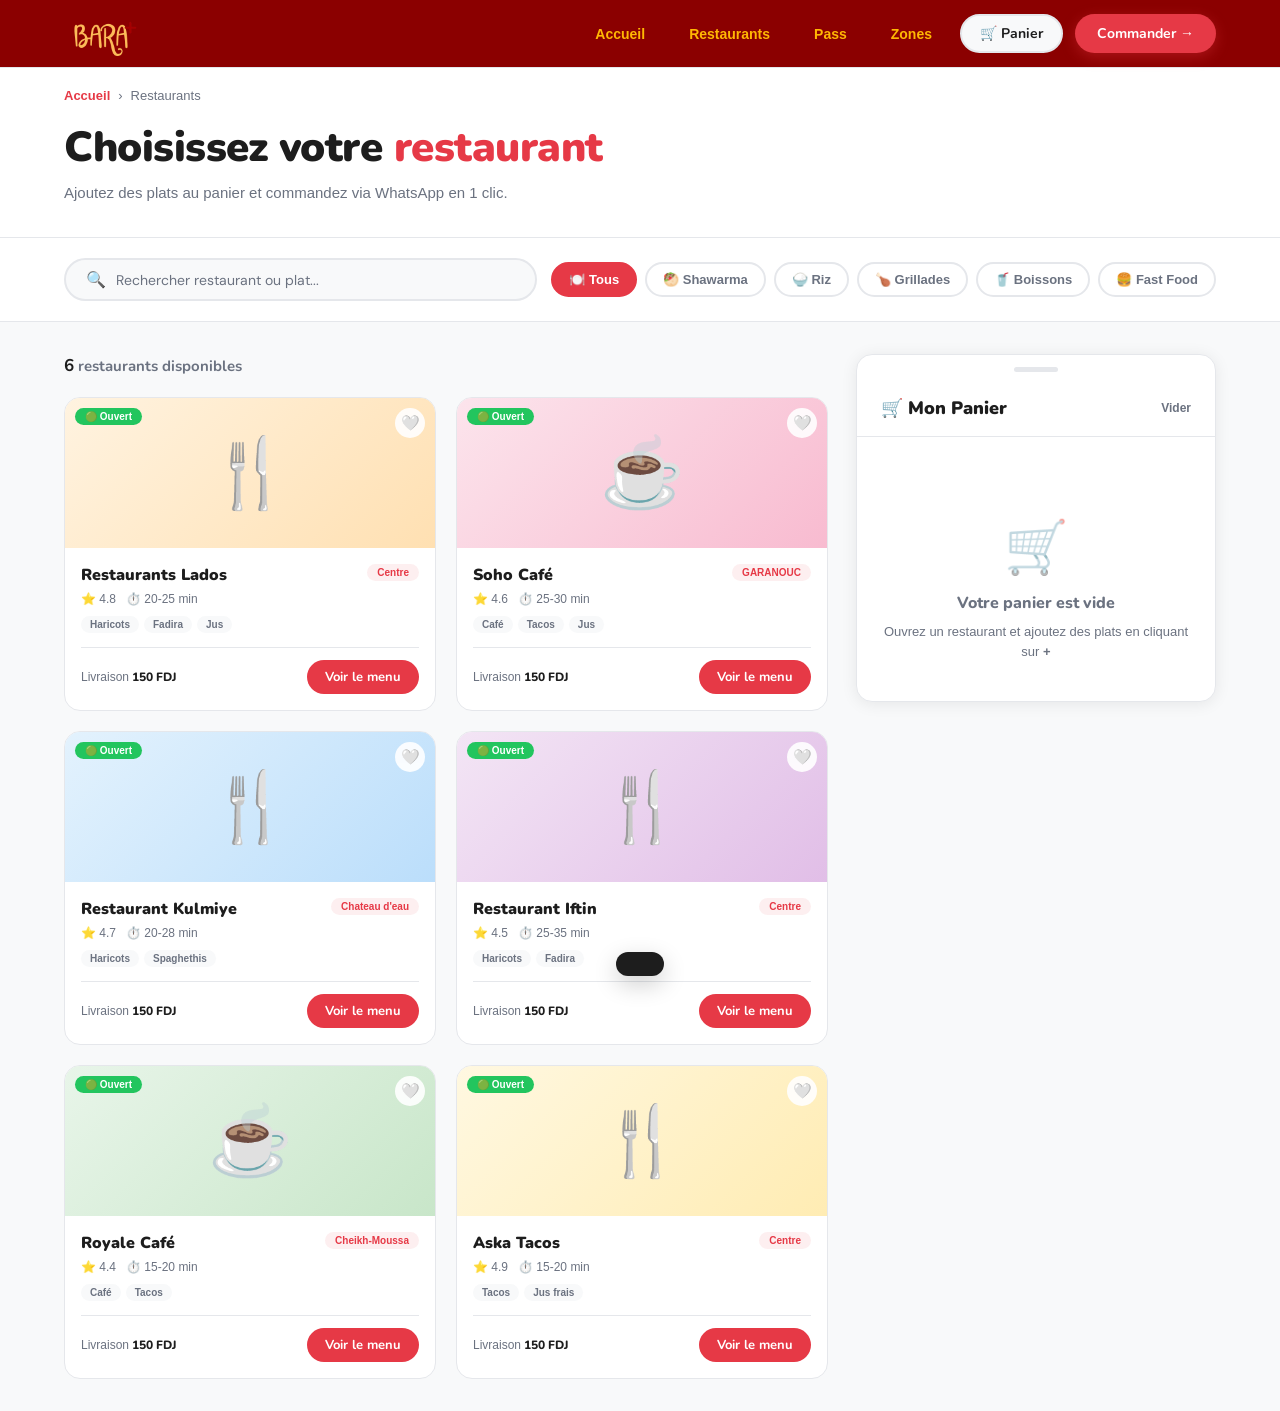
==== commit 71626f98: "update" ====
--- a/restaurants.html
+++ b/restaurants.html
@@ -61,80 +61,80 @@
     <div class="resto-count"><strong id="restoCount">6</strong> restaurants disponibles</div>
     <div class="resto-grid" id="restoGrid">
 
-      <div class="rc fi" data-cat="shawarma" data-name="el amal" data-note="4.8" data-id="el-amal">
-        <div class="rc-img c1">🥙<div class="rc-open">🟢 Ouvert</div><div class="rc-fav">🤍</div></div>
-        <div class="rc-body">
-          <div class="rc-head"><div class="rc-name">El Amal</div><span class="rc-zone">Centre</span></div>
+      <div class="rc fi" data-cat="shawarma" data-name="lados" data-note="4.8" data-id="lados">
+        <div class="rc-img c1">🍴<div class="rc-open">🟢 Ouvert</div><div class="rc-fav">🤍</div></div>
+        <div class="rc-body">
+          <div class="rc-head"><div class="rc-name">Restaurants Lados</div><span class="rc-zone">Centre</span></div>
           <div class="rc-meta"><span>⭐ 4.8</span><span>⏱️ 20-25 min</span></div>
-          <div class="rc-tags"><span class="rc-tag">Shawarma</span><span class="rc-tag">Grillades</span><span class="rc-tag">Jus</span></div>
-          <div class="rc-footer">
-            <div class="rc-price">Livraison <strong>150 FDJ</strong></div>
-            <button class="rc-btn" onclick="openModal('el-amal')">Voir le menu</button>
-          </div>
-        </div>
-      </div>
-
-      <div class="rc fi" data-cat="riz" data-name="chez fatima" data-note="4.6" data-id="fatima">
-        <div class="rc-img c2">🍗<div class="rc-open">🟢 Ouvert</div><div class="rc-fav">🤍</div></div>
-        <div class="rc-body">
-          <div class="rc-head"><div class="rc-name">Chez Fatima</div><span class="rc-zone">Soubane</span></div>
+          <div class="rc-tags"><span class="rc-tag">Haricots</span><span class="rc-tag">Fadira</span><span class="rc-tag">Jus</span></div>
+          <div class="rc-footer">
+            <div class="rc-price">Livraison <strong>150 FDJ</strong></div>
+            <button class="rc-btn" onclick="openModal('lados')">Voir le menu</button>
+          </div>
+        </div>
+      </div>
+
+      <div class="rc fi" data-cat="riz" data-name="soho café" data-note="4.6" data-id="soho">
+        <div class="rc-img c2">☕<div class="rc-open">🟢 Ouvert</div><div class="rc-fav">🤍</div></div>
+        <div class="rc-body">
+          <div class="rc-head"><div class="rc-name">Soho Café</div><span class="rc-zone">GARANOUC</span></div>
           <div class="rc-meta"><span>⭐ 4.6</span><span>⏱️ 25-30 min</span></div>
-          <div class="rc-tags"><span class="rc-tag">Poulet</span><span class="rc-tag">Riz</span><span class="rc-tag">Plats locaux</span></div>
-          <div class="rc-footer">
-            <div class="rc-price">Livraison <strong>150 FDJ</strong></div>
-            <button class="rc-btn" onclick="openModal('fatima')">Voir le menu</button>
-          </div>
-        </div>
-      </div>
-
-      <div class="rc fi" data-cat="riz" data-name="al baraka" data-note="4.7" data-id="baraka">
-        <div class="rc-img c3">🍚<div class="rc-open">🟢 Ouvert</div><div class="rc-fav">🤍</div></div>
-        <div class="rc-body">
-          <div class="rc-head"><div class="rc-name">Al Baraka</div><span class="rc-zone">Centre</span></div>
+          <div class="rc-tags"><span class="rc-tag">Café</span><span class="rc-tag">Tacos</span><span class="rc-tag">Jus</span></div>
+          <div class="rc-footer">
+            <div class="rc-price">Livraison <strong>150 FDJ</strong></div>
+            <button class="rc-btn" onclick="openModal('soho')">Voir le menu</button>
+          </div>
+        </div>
+      </div>
+
+      <div class="rc fi" data-cat="riz" data-name="restaurant kulmiye" data-note="4.7" data-id="kulmiye">
+        <div class="rc-img c3">🍴<div class="rc-open">🟢 Ouvert</div><div class="rc-fav">🤍</div></div>
+        <div class="rc-body">
+          <div class="rc-head"><div class="rc-name">Restaurant Kulmiye</div><span class="rc-zone">Chateau d'eau</span></div>
           <div class="rc-meta"><span>⭐ 4.7</span><span>⏱️ 20-28 min</span></div>
-          <div class="rc-tags"><span class="rc-tag">Riz Viande</span><span class="rc-tag">Grillades</span></div>
-          <div class="rc-footer">
-            <div class="rc-price">Livraison <strong>150 FDJ</strong></div>
-            <button class="rc-btn" onclick="openModal('baraka')">Voir le menu</button>
-          </div>
-        </div>
-      </div>
-
-      <div class="rc fi" data-cat="grillades" data-name="grill palace" data-note="4.5" data-id="grill">
-        <div class="rc-img c4">🔥<div class="rc-open">🟢 Ouvert</div><div class="rc-fav">🤍</div></div>
-        <div class="rc-body">
-          <div class="rc-head"><div class="rc-name">Grill Palace</div><span class="rc-zone">Hayableh</span></div>
+          <div class="rc-tags"><span class="rc-tag">Haricots</span><span class="rc-tag">Spaghethis</span></div>
+          <div class="rc-footer">
+            <div class="rc-price">Livraison <strong>150 FDJ</strong></div>
+            <button class="rc-btn" onclick="openModal('kulmiye')">Voir le menu</button>
+          </div>
+        </div>
+      </div>
+
+      <div class="rc fi" data-cat="grillades" data-name="restaurant iftin" data-note="4.5" data-id="iftin">
+        <div class="rc-img c4">🍴<div class="rc-open">🟢 Ouvert</div><div class="rc-fav">🤍</div></div>
+        <div class="rc-body">
+          <div class="rc-head"><div class="rc-name">Restaurant Iftin</div><span class="rc-zone">Centre</span></div>
           <div class="rc-meta"><span>⭐ 4.5</span><span>⏱️ 25-35 min</span></div>
-          <div class="rc-tags"><span class="rc-tag">Grillades</span><span class="rc-tag">Viande</span></div>
-          <div class="rc-footer">
-            <div class="rc-price">Livraison <strong>150 FDJ</strong></div>
-            <button class="rc-btn" onclick="openModal('grill')">Voir le menu</button>
-          </div>
-        </div>
-      </div>
-
-      <div class="rc fi" data-cat="fastfood" data-name="snack soubane" data-note="4.4" data-id="snack">
-        <div class="rc-img c5">🍔<div class="rc-open">🟢 Ouvert</div><div class="rc-fav">🤍</div></div>
-        <div class="rc-body">
-          <div class="rc-head"><div class="rc-name">Snack Soubane</div><span class="rc-zone">Soubane</span></div>
+          <div class="rc-tags"><span class="rc-tag">Haricots</span><span class="rc-tag">Fadira</span></div>
+          <div class="rc-footer">
+            <div class="rc-price">Livraison <strong>150 FDJ</strong></div>
+            <button class="rc-btn" onclick="openModal('iftin')">Voir le menu</button>
+          </div>
+        </div>
+      </div>
+
+      <div class="rc fi" data-cat="fastfood" data-name="royale café" data-note="4.4" data-id="royale">
+        <div class="rc-img c5">☕<div class="rc-open">🟢 Ouvert</div><div class="rc-fav">🤍</div></div>
+        <div class="rc-body">
+          <div class="rc-head"><div class="rc-name">Royale Café</div><span class="rc-zone">Cheikh-Moussa</span></div>
           <div class="rc-meta"><span>⭐ 4.4</span><span>⏱️ 15-20 min</span></div>
-          <div class="rc-tags"><span class="rc-tag">Sandwichs</span><span class="rc-tag">Frites</span></div>
-          <div class="rc-footer">
-            <div class="rc-price">Livraison <strong>150 FDJ</strong></div>
-            <button class="rc-btn" onclick="openModal('snack')">Voir le menu</button>
-          </div>
-        </div>
-      </div>
-
-      <div class="rc fi" data-cat="boissons" data-name="jus co" data-note="4.9" data-id="jus">
-        <div class="rc-img c6">🥤<div class="rc-open">🟢 Ouvert</div><div class="rc-fav">🤍</div></div>
-        <div class="rc-body">
-          <div class="rc-head"><div class="rc-name">Jus & Co</div><span class="rc-zone">Centre</span></div>
+          <div class="rc-tags"><span class="rc-tag">Café</span><span class="rc-tag">Tacos</span></div>
+          <div class="rc-footer">
+            <div class="rc-price">Livraison <strong>150 FDJ</strong></div>
+            <button class="rc-btn" onclick="openModal('royale')">Voir le menu</button>
+          </div>
+        </div>
+      </div>
+
+      <div class="rc fi" data-cat="boissons" data-name="aska tacos" data-note="4.9" data-id="aska-tacos">
+        <div class="rc-img c6">🍴<div class="rc-open">🟢 Ouvert</div><div class="rc-fav">🤍</div></div>
+        <div class="rc-body">
+          <div class="rc-head"><div class="rc-name">Aska Tacos</div><span class="rc-zone">Centre</span></div>
           <div class="rc-meta"><span>⭐ 4.9</span><span>⏱️ 15-20 min</span></div>
-          <div class="rc-tags"><span class="rc-tag">Jus frais</span><span class="rc-tag">Smoothies</span></div>
-          <div class="rc-footer">
-            <div class="rc-price">Livraison <strong>150 FDJ</strong></div>
-            <button class="rc-btn" onclick="openModal('jus')">Voir le menu</button>
+          <div class="rc-tags"><span class="rc-tag">Tacos</span><span class="rc-tag">Jus frais</span></div>
+          <div class="rc-footer">
+            <div class="rc-price">Livraison <strong>150 FDJ</strong></div>
+            <button class="rc-btn" onclick="openModal('aska-tacos')">Voir le menu</button>
           </div>
         </div>
       </div>
@@ -266,290 +266,6 @@
 <!-- ═══════ MODALS ═══════ -->
 
 <!-- DATA: restaurant menus -->
-<script>
-
-// ─── GÉOLOCALISATION ───
-function getLocation() {
-  const btn = document.getElementById('locBtn');
-
-  if (!navigator.geolocation) {
-    showToast('❌ GPS non disponible sur cet appareil');
-    return;
-  }
-
-  btn.innerHTML = '⏳ Localisation en cours...';
-  btn.disabled = true;
-
-  navigator.geolocation.getCurrentPosition(
-    // ✅ Succès GPS
-    async function(position) {
-      const lat = position.coords.latitude;
-      const lng = position.coords.longitude;
-
-      try {
-        // Convertir coordonnées → adresse
-        const url = `https://nominatim.openstreetmap.org/reverse?lat=${lat}&lon=${lng}&format=json&accept-language=fr`;
-        const response = await fetch(url);
-        const data = await response.json();
-
-        // Extraire le quartier
-        const quartier = data.address.quarter 
-                      || data.address.suburb
-                      || data.address.neighbourhood
-                      || data.address.hamlet
-                      || data.address.village
-                      || data.address.town
-                      || data.address.city
-                      || 'Quartier détecté';
-
-        // Déterminer la zone
-        const zone = determinerZone(quartier);
-
-        // ── Mettre à jour l'affichage ──
-
-        // 1. Afficher le résultat GPS
-        document.getElementById('locQuartier').textContent = '📍 ' + quartier;
-        document.getElementById('locZoneLabel').textContent = zone.nom + ' — Livraison ' + zone.prix + ' FDJ';
-        document.getElementById('locResult').style.display = 'block';
-
-        // 2. Cacher la sélection manuelle
-        document.getElementById('manualZone').style.display = 'none';
-
-        // 3. Mettre à jour le prix livraison EN HAUT du panier
-        document.getElementById('cartRestoSub').textContent = 'Livraison ' + zone.prix + ' FDJ';
-        document.getElementById('cartRestoSub').style.color = zone.prix > 150 ? 'var(--orange)' : 'var(--green)';
-
-        // 4. Mettre à jour le prix dans le footer
-        deliveryFee = zone.prix;
-        document.getElementById('cartDeliveryAmount').textContent = zone.prix + ' FDJ';
-
-        // 5. Pré-remplir l'adresse
-        document.getElementById('addressNote').value = quartier + ', Ali Sabieh';
-
-        // 6. Recalculer le total
-        updateCart();
-
-        // 7. Cacher le bouton GPS
-        btn.style.display = 'none';
-
-        showToast('✅ Position trouvée : ' + quartier, 'green');
-
-      } catch(e) {
-        afficherErreurGPS('Erreur de réseau. Sélectionnez manuellement.');
-      }
-    },
-
-    // ❌ Erreur GPS
-    function(error) {
-      let msg = '';
-      switch(error.code) {
-        case 1: msg = '🚫 Permission refusée'; break;
-        case 2: msg = '📡 GPS indisponible'; break;
-        case 3: msg = '⏱️ Délai dépassé'; break;
-        default: msg = '❌ Erreur GPS';
-      }
-      afficherErreurGPS(msg + ' — Sélectionnez votre zone manuellement');
-    },
-
-    { timeout: 10000, maximumAge: 60000, enableHighAccuracy: true }
-  );
-}
-
-// Afficher erreur et remettre bouton
-function afficherErreurGPS(message) {
-  const btn = document.getElementById('locBtn');
-  btn.innerHTML = '📍 Trouver ma position automatiquement';
-  btn.disabled = false;
-  showToast(message);
-}
-
-// Réinitialiser → revenir à la sélection manuelle
-function resetLocation() {
-  document.getElementById('locResult').style.display = 'none';
-  document.getElementById('manualZone').style.display = 'block';
-  document.getElementById('locBtn').style.display = 'flex';
-  document.getElementById('locBtn').innerHTML = '📍 Trouver ma position automatiquement';
-  document.getElementById('locBtn').disabled = false;
-  document.getElementById('cartRestoSub').textContent = 'Livraison 150 FDJ';
-  document.getElementById('cartRestoSub').style.color = '';
-  deliveryFee = 150;
-  updateCart();
-}
-
-// Déterminer la zone selon le quartier détecté
-function determinerZone(quartier) {
-  const q = quartier.toLowerCase();
-  const normale = [
-    // Vrais quartiers Ali Sabieh
-    'chateau',       // Château d'eau
-    'eau',           // Château d'eau
-    'shell',         // Shell
-    'arabta',        // Arabta
-    'q.ali',         // Q.Ali
-    'qali',          // Q.Ali sans point
-    'quartier ali',  // variante
-    'place',         // Place
-    'feraad',        // Feraad
-    'ferad',         // variante orthographe
-    'sept frere',    // Sept Frères
-    'plateau',       // Plateau Garanoucou
-    'garanoucou',    // Plateau Garanoucou
-    'garanouco',     // variante
-    // Noms généraux
-    'centre',
-    'ali sabieh',
-    'mairie',
-    'hopital',
-  ];
-
-  // ── ZONE ÉLOIGNÉE — 250 FDJ ──
-  const eloignee = [
-    'gohara',        // Gohara
-    'arta',          // Arta
-    'cite',          // Cité
-    'barwaqo',       // Barwaqo
-    'main de lion',  // Main de lion
-    'main lion',     // variante
-    'iljano',        // Iljano
-    'jena',          // Jena
-    // Zones générales éloignées
-    'industrielle',
-    'piste',
-    'route nationale',
-    'peripherie',
-    'extension',
-    'aeroport',
-    'holhol',
-    'ali adde',
-  ];
-
-  if (normale.some(z => q.includes(z))) {
-    return { nom: '🟢 Zone Normale', prix: 150 };
-  } else if (eloignee.some(z => q.includes(z))) {
-    return { nom: '🟡 Zone Éloignée', prix: 250 };
-  } else {
-    return { nom: '⚪ Zone à confirmer', prix: 150 };
-  }
-}
-
-// Détermine la zone selon le quartier
-function determinerZone(quartier) {
-  const q = quartier.toLowerCase();
-
-  const zoneNormale = ["Chateau-d'Eau", 'centre', 'medina', 'hayableh', 'mairie'];
-  const zoneEloignee = ['piste', 'périphérie', 'extension', 'gare'];
-
-  if (zoneNormale.some(z => q.includes(z))) {
-    return { nom: '🟢 Zone Normale', prix: 150 };
-  } else if (zoneEloignee.some(z => q.includes(z))) {
-    return { nom: '🟡 Zone Éloignée', prix: 250 };
-  } else {
-    return { nom: '⚪ Zone à confirmer', prix: 150 };
-  }
-}
-
-const RESTAURANTS = {
-  'el-amal': {
-    name:'El Amal', emoji:'🥙', color:'c1',
-    note:'4.8', temps:'20-25 min', zone:'Centre ville',
-    desc:"Restaurant familial spécialisé dans le shawarma et les grillades. Ingrédients frais, cuisine maison.",
-    menu:[
-      {cat:'🥙 Shawarma', items:[
-        {id:'ea1',emoji:'🥙',name:'Shawarma Poulet',desc:'Pain pita, poulet grillé, légumes',price:500},
-        {id:'ea2',emoji:'🥩',name:'Shawarma Viande',desc:'Pain pita, viande marinée',price:600},
-        {id:'ea3',emoji:'🌯',name:'Shawarma Mixte',desc:'Poulet + viande, double portion',price:700},
-        {id:'ea4',emoji:'🫓',name:'Shawarma Assiette',desc:'Avec frites et salade',price:800},
-      ]},
-      {cat:'🔥 Grillades', items:[
-        {id:'ea5',emoji:'🍗',name:'Poulet Grillé ½',desc:'Avec pain et sauce',price:900},
-        {id:'ea6',emoji:'🥩',name:'Brochettes Viande',desc:'3 brochettes + accompagnement',price:750},
-      ]},
-      {cat:'🥤 Boissons', items:[
-        {id:'ea7',emoji:'🥭',name:'Jus Mangue',desc:'Frais, pressé minute',price:150},
-        {id:'ea8',emoji:'🍋',name:'Jus Citron',desc:'Pressé minute',price:150},
-        {id:'ea9',emoji:'🧃',name:'Soda',desc:'Coca, Fanta, Sprite',price:150},
-      ]}
-    ]
-  },
-  'fatima': {
-    name:'Chez Fatima', emoji:'🍗', color:'c2',
-    note:'4.6', temps:'25-30 min', zone:'Soubane',
-    desc:"Cuisine maison traditionnelle. Fatima cuisine avec passion depuis 15 ans. Plats généreux et saveurs authentiques.",
-    menu:[
-      {cat:'🍗 Plats Principaux', items:[
-        {id:'fa1',emoji:'🍗',name:'Poulet Rôti',desc:'½ poulet avec riz et salade',price:1000},
-        {id:'fa2',emoji:'🍚',name:'Riz au Poulet',desc:'Riz basmati, poulet mijoté',price:700},
-        {id:'fa3',emoji:'🥘',name:'Riz à la Viande',desc:'Riz basmati, bœuf épicé',price:800},
-        {id:'fa4',emoji:'🫕',name:'Ragoût Légumes',desc:'Avec riz blanc',price:600},
-      ]},
-      {cat:'🥗 Accompagnements', items:[
-        {id:'fa5',emoji:'🥗',name:'Salade Fraîche',desc:'Tomates, concombre, herbes',price:200},
-        {id:'fa6',emoji:'🍞',name:'Pain Maison',desc:'Pain artisanal frais',price:100},
-      ]}
-    ]
-  },
-  'baraka': {
-    name:'Al Baraka', emoji:'🍚', color:'c3',
-    note:'4.7', temps:'20-28 min', zone:'Centre',
-    desc:"Spécialiste du riz et des plats mijotés. Recettes transmises de génération en génération.",
-    menu:[
-      {cat:'🍚 Plats de Riz', items:[
-        {id:'ba1',emoji:'🍚',name:'Riz Viande',desc:'Grand bol, viande tendre',price:800},
-        {id:'ba2',emoji:'🥘',name:'Riz Poisson',desc:'Poisson grillé sur riz épicé',price:900},
-        {id:'ba3',emoji:'🍛',name:'Riz Mixte',desc:'Viande + légumes + épices',price:1000},
-        {id:'ba4',emoji:'🫕',name:'Soupe de Viande',desc:'Soupe épaisse traditionnelle',price:500},
-      ]}
-    ]
-  },
-  'grill': {
-    name:'Grill Palace', emoji:'🔥', color:'c4',
-    note:'4.5', temps:'25-35 min', zone:'Hayableh',
-    desc:"Le temple des grillades à Ali Sabieh. Viandes sélectionnées, marinades maison, cuisson au feu de bois.",
-    menu:[
-      {cat:'🔥 Grillades', items:[
-        {id:'gr1',emoji:'🥩',name:'Côtelettes Grillées',desc:'3 pièces + pain + salade',price:1200},
-        {id:'gr2',emoji:'🍗',name:'Poulet Entier BBQ',desc:'Mariné aux herbes, frites',price:1500},
-        {id:'gr3',emoji:'🫙',name:'Brochettes Mix',desc:'5 brochettes viande + poulet',price:900},
-        {id:'gr4',emoji:'🥓',name:'Assiette BBQ',desc:'Assortiment, riz ou frites',price:1300},
-      ]}
-    ]
-  },
-  'snack': {
-    name:'Snack Soubane', emoji:'🍔', color:'c5',
-    note:'4.4', temps:'15-20 min', zone:'Soubane',
-    desc:"Le snack du quartier Soubane. Rapide, savoureux, accessible. Idéal pour un repas express.",
-    menu:[
-      {cat:'🍔 Sandwichs & Burgers', items:[
-        {id:'sn1',emoji:'🍔',name:'Burger Poulet',desc:'Pain brioche, poulet croustillant',price:450},
-        {id:'sn2',emoji:'🌭',name:'Hot-Dog',desc:'Pain, saucisse, moutarde',price:350},
-        {id:'sn3',emoji:'🥪',name:'Sandwich Thon',desc:'Pain toast, thon, légumes',price:300},
-      ]},
-      {cat:'🍟 Accompagnements', items:[
-        {id:'sn4',emoji:'🍟',name:'Frites Maison',desc:'Croustillantes, sel',price:200},
-        {id:'sn5',emoji:'🥤',name:'Soda',desc:'Coca, Fanta, Sprite',price:150},
-      ]}
-    ]
-  },
-  'jus': {
-    name:'Jus & Co', emoji:'🥤', color:'c6',
-    note:'4.9', temps:'15-20 min', zone:'Centre',
-    desc:"Spécialiste des jus frais pressés. Fruits de saison, sans conservateurs, 100% naturel.",
-    menu:[
-      {cat:'🥭 Jus Frais', items:[
-        {id:'ju1',emoji:'🥭',name:'Jus Mangue',desc:'Mangue fraîche pressée',price:200},
-        {id:'ju2',emoji:'🍋',name:'Citronnade',desc:'Citron, menthe, sucre canne',price:200},
-        {id:'ju3',emoji:'🍊',name:'Jus Orange',desc:'Oranges fraîches pressées',price:200},
-        {id:'ju4',emoji:'🍉',name:'Jus Pastèque',desc:'Pastèque fraîche, menthe',price:200},
-      ]},
-      {cat:'🥤 Smoothies', items:[
-        {id:'ju5',emoji:'🫧',name:'Smoothie Tropical',desc:'Mangue + banane + lait coco',price:350},
-        {id:'ju6',emoji:'🥛',name:'Lait de Coco',desc:'Noix de coco fraîche',price:250},
-        {id:'ju7',emoji:'☕',name:'Café Djiboutien',desc:'Café épicé traditionnel',price:150},
-      ]}
-    ]
-  }
-};
-</script>
 
 <!-- MODAL CONTAINER -->
 <div class="overlay" id="modalOverlay" onclick="handleOverlayClick(event)">
@@ -564,307 +280,7 @@
 <!-- TOAST -->
 <div class="toast" id="toast"></div>
 
-<script>
-// ─── CART STATE ───
-let cart = [];
-let currentResto = null;
-let deliveryFee = 150;
-let paymentMode = 'Cash';
-
-// ─── FILTER ───
-let currentCat = 'all';
-function filter(el, cat) {
-  document.querySelectorAll('.fp').forEach(p => p.classList.remove('on'));
-  el.classList.add('on');
-  currentCat = cat;
-  applyFilters();
-}
-function applyFilters() {
-  const q = document.getElementById('searchInput').value.toLowerCase();
-  let v = 0;
-  document.querySelectorAll('.rc').forEach(card => {
-    const ok = (currentCat === 'all' || card.dataset.cat === currentCat) &&
-               (card.dataset.name.includes(q) || card.querySelector('.rc-tags').textContent.toLowerCase().includes(q));
-    card.style.display = ok ? 'block' : 'none';
-    if(ok) v++;
-  });
-  document.getElementById('restoCount').textContent = v;
-  document.getElementById('emptyState').classList.toggle('show', v === 0);
-}
-document.getElementById('searchInput').addEventListener('input', applyFilters);
-
-// ─── MODAL ───
-function openModal(id) {
-  const r = RESTAURANTS[id];
-  if(!r) return;
-  currentResto = id;
-
-  // Hero
-  const hero = document.getElementById('modalHero');
-  hero.className = 'modal-hero ' + r.color;
-  hero.innerHTML = r.emoji + '<button class="modal-close" onclick="closeModal()">✕</button>';
-
-  // Body
-  let html = `
-    <div class="modal-name">${r.name}</div>
-    <div class="modal-meta">
-      <span>⭐ ${r.note}</span>
-      <span>⏱️ ${r.temps}</span>
-      <span>📍 ${r.zone}</span>
-      <span>🛵 150 FDJ livraison</span>
-    </div>
-    <p class="modal-desc">${r.desc}</p>`;
-
-  r.menu.forEach(section => {
-    html += `<div class="menu-section"><div class="menu-section-title">${section.cat}</div><div class="menu-items">`;
-    section.items.forEach(item => {
-      const inCart = cart.find(c => c.id === item.id);
-      const qty = inCart ? inCart.qty : 0;
-      html += `
-        <div class="mi" id="mi-${item.id}">
-          <div class="mi-emoji">${item.emoji}</div>
-          <div class="mi-info">
-            <div class="mi-name">${item.name}</div>
-            <div class="mi-desc">${item.desc}</div>
-          </div>
-          <div class="mi-right">
-            <div class="mi-price">${item.price} FDJ</div>
-            ${qty > 0
-              ? `<div class="mi-qty-ctrl">
-                   <button class="qty-btn" onclick="changeQtyModal('${item.id}','${r.name}','${item.emoji}','${item.name}',${item.price},-1)">−</button>
-                   <span class="qty-num" id="mqty-${item.id}">${qty}</span>
-                   <button class="qty-btn" onclick="changeQtyModal('${item.id}','${r.name}','${item.emoji}','${item.name}',${item.price},1)">+</button>
-                 </div>`
-              : `<button class="add-btn" id="add-${item.id}" onclick="addToCartFromModal('${item.id}','${r.name}','${item.emoji}','${item.name}',${item.price})">+</button>`
-            }
-          </div>
-        </div>`;
-    });
-    html += '</div></div>';
-  });
-
-  document.getElementById('modalBody').innerHTML = html;
-  document.getElementById('modalOverlay').classList.add('open');
-  document.body.style.overflow = 'hidden';
-}
-
-function closeModal() {
-  document.getElementById('modalOverlay').classList.remove('open');
-  document.body.style.overflow = '';
-}
-function handleOverlayClick(e) {
-  if(e.target === document.getElementById('modalOverlay')) closeModal();
-}
-
-// ─── ADD TO CART ───
-function addToCartFromModal(id, restoName, emoji, name, price) {
-  // Check if different restaurant
-  if(cart.length > 0 && currentResto !== cart[0].restoId) {
-    showToast('⚠️ Videz le panier avant de commander dans un autre restaurant');
-    return;
-  }
-
-  const existing = cart.find(c => c.id === id);
-  if(existing) {
-    existing.qty++;
-  } else {
-    cart.push({id, restoId: currentResto, restoName, emoji, name, price, qty: 1});
-  }
-
-  // Update modal UI
-  const mi = document.getElementById('mi-' + id);
-  if(mi) {
-    const qty = cart.find(c => c.id === id).qty;
-    mi.querySelector('.mi-right').innerHTML = `
-      <div class="mi-price">${price} FDJ</div>
-      <div class="mi-qty-ctrl">
-        <button class="qty-btn" onclick="changeQtyModal('${id}','${restoName}','${emoji}','${name}',${price},-1)">−</button>
-        <span class="qty-num" id="mqty-${id}">${qty}</span>
-        <button class="qty-btn" onclick="changeQtyModal('${id}','${restoName}','${emoji}','${name}',${price},1)">+</button>
-      </div>`;
-  }
-
-  updateCart();
-  showToast('✅ ' + name + ' ajouté au panier', 'green');
-}
-
-function changeQtyModal(id, restoName, emoji, name, price, delta) {
-  const item = cart.find(c => c.id === id);
-  if(!item) {
-    if(delta > 0) addToCartFromModal(id, restoName, emoji, name, price);
-    return;
-  }
-  item.qty += delta;
-  if(item.qty <= 0) {
-    cart = cart.filter(c => c.id !== id);
-    // Restore add button
-    const mi = document.getElementById('mi-' + id);
-    if(mi) mi.querySelector('.mi-right').innerHTML =
-      `<div class="mi-price">${price} FDJ</div>
-       <button class="add-btn" id="add-${id}" onclick="addToCartFromModal('${id}','${restoName}','${emoji}','${name}',${price})">+</button>`;
-  } else {
-    const qtyEl = document.getElementById('mqty-' + id);
-    if(qtyEl) qtyEl.textContent = item.qty;
-  }
-  updateCart();
-}
-
-// ─── UPDATE CART UI ───
-function updateCart() {
-  const total = cart.reduce((s, i) => s + i.price * i.qty, 0);
-  const count = cart.reduce((s, i) => s + i.qty, 0);
-  const grand = total + deliveryFee;
-
-  // Badge
-  const badge = document.getElementById('cartBadge');
-  badge.textContent = count;
-  badge.classList.toggle('show', count > 0);
-  document.getElementById('cartNavBtn').classList.toggle('has-items', count > 0);
-
-  // Mobile toggle
-  const mob = document.getElementById('cartMobileToggle');
-  if(count > 0) {
-    mob.style.display = 'flex';
-    document.getElementById('cartMobileBadge').textContent = count + ' article' + (count > 1 ? 's' : '');
-  } else {
-    mob.style.display = 'none';
-    document.getElementById('cartSidebar').classList.remove('mobile-open');
-  }
-
-  // Count label
-  document.getElementById('cartCount').textContent = count > 0 ? '(' + count + ')' : '';
-
-  // Cart states
-  const isEmpty = cart.length === 0;
-  document.getElementById('cartEmptyState').style.display = isEmpty ? 'flex' : 'none';
-  document.getElementById('cartItems').style.display = isEmpty ? 'none' : 'block';
-  document.getElementById('cartFooter').style.display = isEmpty ? 'none' : 'block';
-
-  // Resto info
-  const restoInfo = document.getElementById('cartRestoInfo');
-  if(!isEmpty && cart[0]) {
-    restoInfo.classList.add('show');
-    document.getElementById('cartRestoEmoji').textContent = cart[0].emoji;
-    document.getElementById('cartRestoName').textContent = cart[0].restoName;
-  } else {
-    restoInfo.classList.remove('show');
-  }
-
-  // Items list
-  let html = '';
-  cart.forEach(item => {
-    html += `
-      <div class="cart-item">
-        <div class="ci-emoji">${item.emoji}</div>
-        <div class="ci-info">
-          <div class="ci-name">${item.name}</div>
-          <div class="ci-price">${(item.price * item.qty).toLocaleString()} FDJ</div>
-        </div>
-        <div class="ci-qty">
-          <button class="qty-btn" onclick="changeCartQty('${item.id}',-1)">−</button>
-          <span class="qty-num">${item.qty}</span>
-          <button class="qty-btn" onclick="changeCartQty('${item.id}',1)">+</button>
-        </div>
-      </div>`;
-  });
-  document.getElementById('cartItems').innerHTML = html;
-
-  // Totals
-  document.getElementById('cartSubtotal').textContent = total.toLocaleString() + ' FDJ';
-  document.getElementById('cartTotal').textContent = grand.toLocaleString() + ' FDJ';
-}
-
-function changeCartQty(id, delta) {
-  const item = cart.find(c => c.id === id);
-  if(!item) return;
-  item.qty += delta;
-  if(item.qty <= 0) cart = cart.filter(c => c.id !== id);
-  // Sync modal if open
-  const mQty = document.getElementById('mqty-' + id);
-  if(mQty) {
-    if(item.qty <= 0 || !cart.find(c=>c.id===id)) {
-      // restore add btn in modal
-    } else {
-      mQty.textContent = item.qty;
-    }
-  }
-  updateCart();
-}
-
-function clearCart() {
-  cart = [];
-  currentResto = null;
-  updateCart();
-  showToast('🗑️ Panier vidé');
-}
-
-function updateDelivery() {
-  deliveryFee = parseInt(document.getElementById('zoneSelect').value);
-  updateCart();
-}
-
-function selectPay(el, mode) {
-  document.querySelectorAll('.pay-opt').forEach(o => o.classList.remove('on'));
-  el.classList.add('on');
-  paymentMode = mode;
-}
-
-// ─── SEND ORDER ───
-function sendOrder() {
-  if(cart.length === 0) return;
-  const zone = document.getElementById('zoneSelect').options[document.getElementById('zoneSelect').selectedIndex].text;
-  const address = document.getElementById('addressNote').value;
-  const total = cart.reduce((s,i) => s+i.price*i.qty, 0);
-  const grand = total + deliveryFee;
-
-  let msg = `🛵 *NOUVELLE COMMANDE BARA+*\n\n`;
-  msg += `🏪 *Restaurant :* ${cart[0].restoName}\n\n`;
-  msg += `📋 *Ma commande :*\n`;
-  cart.forEach(i => {
-    msg += `• ${i.qty}x ${i.name} — ${(i.price*i.qty).toLocaleString()} FDJ\n`;
-  });
-  msg += `\n💰 Sous-total : ${total.toLocaleString()} FDJ`;
-  msg += `\n🛵 Livraison : ${deliveryFee} FDJ`;
-  msg += `\n✅ *TOTAL : ${grand.toLocaleString()} FDJ*`;
-  msg += `\n\n📍 *Zone :* ${zone}`;
-  if(address) msg += `\n📌 *Adresse :* ${address}`;
-  msg += `\n💳 *Paiement :* ${paymentMode}`;
-
-  const url = 'https://wa.me/25377784312?text=' + encodeURIComponent(msg);
-  window.open(url, '_blank');
-}
-
-// ─── TOAST ───
-function showToast(msg, type='') {
-  const t = document.getElementById('toast');
-  t.textContent = msg;
-  t.className = 'toast' + (type ? ' '+type : '') + ' show';
-  setTimeout(() => t.classList.remove('show'), 2500);
-}
-
-// ─── MOBILE CART TOGGLE ───
-function toggleCartMobile() {
-  document.getElementById('cartSidebar').classList.toggle('mobile-open');
-}
-
-// ─── FAVORITES ───
-document.querySelectorAll('.rc-fav').forEach(btn => {
-  btn.addEventListener('click', e => {
-    e.stopPropagation();
-    btn.textContent = btn.textContent === '🤍' ? '❤️' : '🤍';
-  });
-});
-
-// ─── SCROLL ANIMATIONS ───
-const obs = new IntersectionObserver((entries) => {
-  entries.forEach((e,i) => {
-    if(e.isIntersecting) setTimeout(() => e.target.classList.add('vis'), i*80);
-  });
-}, {threshold:0.1});
-document.querySelectorAll('.fi').forEach(el => obs.observe(el));
-
-// Init
-updateCart();
-</script>
+<script src="restaurant.js"></script>
+
 </body>
 </html>
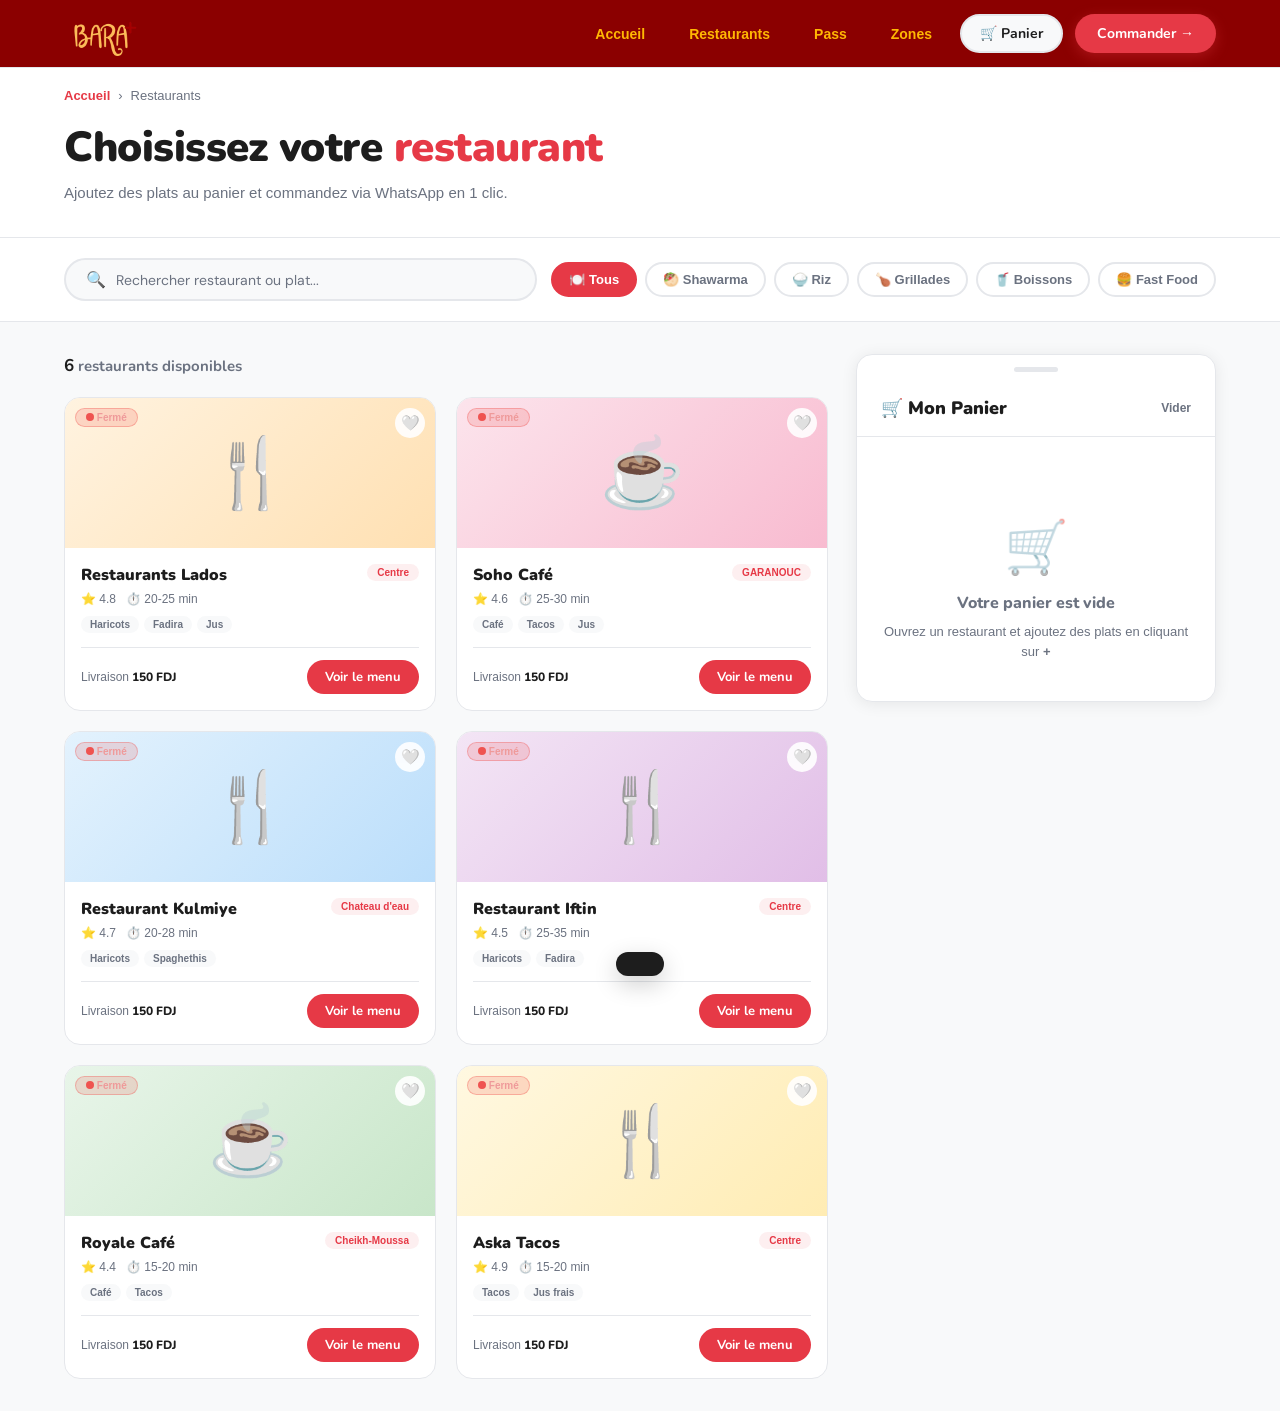
==== commit fb824d87: "Update 27/03/2026" ====
--- a/restaurants.html
+++ b/restaurants.html
@@ -16,7 +16,7 @@
     <img src="images/2.png" alt="">
   </a>
   <div class="nav-right">
-    <a href="index.html" class="nav-link">Accueil</a>
+    <a href="index (1).html" class="nav-link">Accueil</a>
     <a href="restaurants.html" class="nav-link active">Restaurants</a>
     <a href="index.html#pass" class="nav-link">Pass</a>
     <a href="index.html#zones" class="nav-link">Zones</a>
@@ -61,8 +61,8 @@
     <div class="resto-count"><strong id="restoCount">6</strong> restaurants disponibles</div>
     <div class="resto-grid" id="restoGrid">
 
-      <div class="rc fi" data-cat="shawarma" data-name="lados" data-note="4.8" data-id="lados">
-        <div class="rc-img c1">🍴<div class="rc-open">🟢 Ouvert</div><div class="rc-fav">🤍</div></div>
+      <div class="rc fi" data-cat="shawarma" data-name="lados" data-note="4.8" data-id="lados" onclick="openModal('lados')">
+        <div class="rc-img c1">🍴<div class="rc-open" id="rc-open">🟢 Ouvert</div><div class="rc-fav">🤍</div></div>
         <div class="rc-body">
           <div class="rc-head"><div class="rc-name">Restaurants Lados</div><span class="rc-zone">Centre</span></div>
           <div class="rc-meta"><span>⭐ 4.8</span><span>⏱️ 20-25 min</span></div>
@@ -75,7 +75,7 @@
       </div>
 
       <div class="rc fi" data-cat="riz" data-name="soho café" data-note="4.6" data-id="soho">
-        <div class="rc-img c2">☕<div class="rc-open">🟢 Ouvert</div><div class="rc-fav">🤍</div></div>
+        <div class="rc-img c2">☕<div class="rc-open" id="rc-open"></div><div class="rc-fav">🤍</div></div>
         <div class="rc-body">
           <div class="rc-head"><div class="rc-name">Soho Café</div><span class="rc-zone">GARANOUC</span></div>
           <div class="rc-meta"><span>⭐ 4.6</span><span>⏱️ 25-30 min</span></div>
@@ -88,7 +88,7 @@
       </div>
 
       <div class="rc fi" data-cat="riz" data-name="restaurant kulmiye" data-note="4.7" data-id="kulmiye">
-        <div class="rc-img c3">🍴<div class="rc-open">🟢 Ouvert</div><div class="rc-fav">🤍</div></div>
+        <div class="rc-img c3">🍴<div class="rc-open" id="rc-open">🟢 Ouvert</div><div class="rc-fav">🤍</div></div>
         <div class="rc-body">
           <div class="rc-head"><div class="rc-name">Restaurant Kulmiye</div><span class="rc-zone">Chateau d'eau</span></div>
           <div class="rc-meta"><span>⭐ 4.7</span><span>⏱️ 20-28 min</span></div>
@@ -101,7 +101,7 @@
       </div>
 
       <div class="rc fi" data-cat="grillades" data-name="restaurant iftin" data-note="4.5" data-id="iftin">
-        <div class="rc-img c4">🍴<div class="rc-open">🟢 Ouvert</div><div class="rc-fav">🤍</div></div>
+        <div class="rc-img c4">🍴<div class="rc-open" id="rc-open">🟢 Ouvert</div><div class="rc-fav">🤍</div></div>
         <div class="rc-body">
           <div class="rc-head"><div class="rc-name">Restaurant Iftin</div><span class="rc-zone">Centre</span></div>
           <div class="rc-meta"><span>⭐ 4.5</span><span>⏱️ 25-35 min</span></div>
@@ -114,7 +114,7 @@
       </div>
 
       <div class="rc fi" data-cat="fastfood" data-name="royale café" data-note="4.4" data-id="royale">
-        <div class="rc-img c5">☕<div class="rc-open">🟢 Ouvert</div><div class="rc-fav">🤍</div></div>
+        <div class="rc-img c5">☕<div class="rc-open" id="rc-open">🟢 Ouvert</div><div class="rc-fav">🤍</div></div>
         <div class="rc-body">
           <div class="rc-head"><div class="rc-name">Royale Café</div><span class="rc-zone">Cheikh-Moussa</span></div>
           <div class="rc-meta"><span>⭐ 4.4</span><span>⏱️ 15-20 min</span></div>
@@ -127,7 +127,7 @@
       </div>
 
       <div class="rc fi" data-cat="boissons" data-name="aska tacos" data-note="4.9" data-id="aska-tacos">
-        <div class="rc-img c6">🍴<div class="rc-open">🟢 Ouvert</div><div class="rc-fav">🤍</div></div>
+        <div class="rc-img c6">🍴<div class="rc-open" id="rc-open">🟢 Ouvert</div><div class="rc-fav">🤍</div></div>
         <div class="rc-body">
           <div class="rc-head"><div class="rc-name">Aska Tacos</div><span class="rc-zone">Centre</span></div>
           <div class="rc-meta"><span>⭐ 4.9</span><span>⏱️ 15-20 min</span></div>
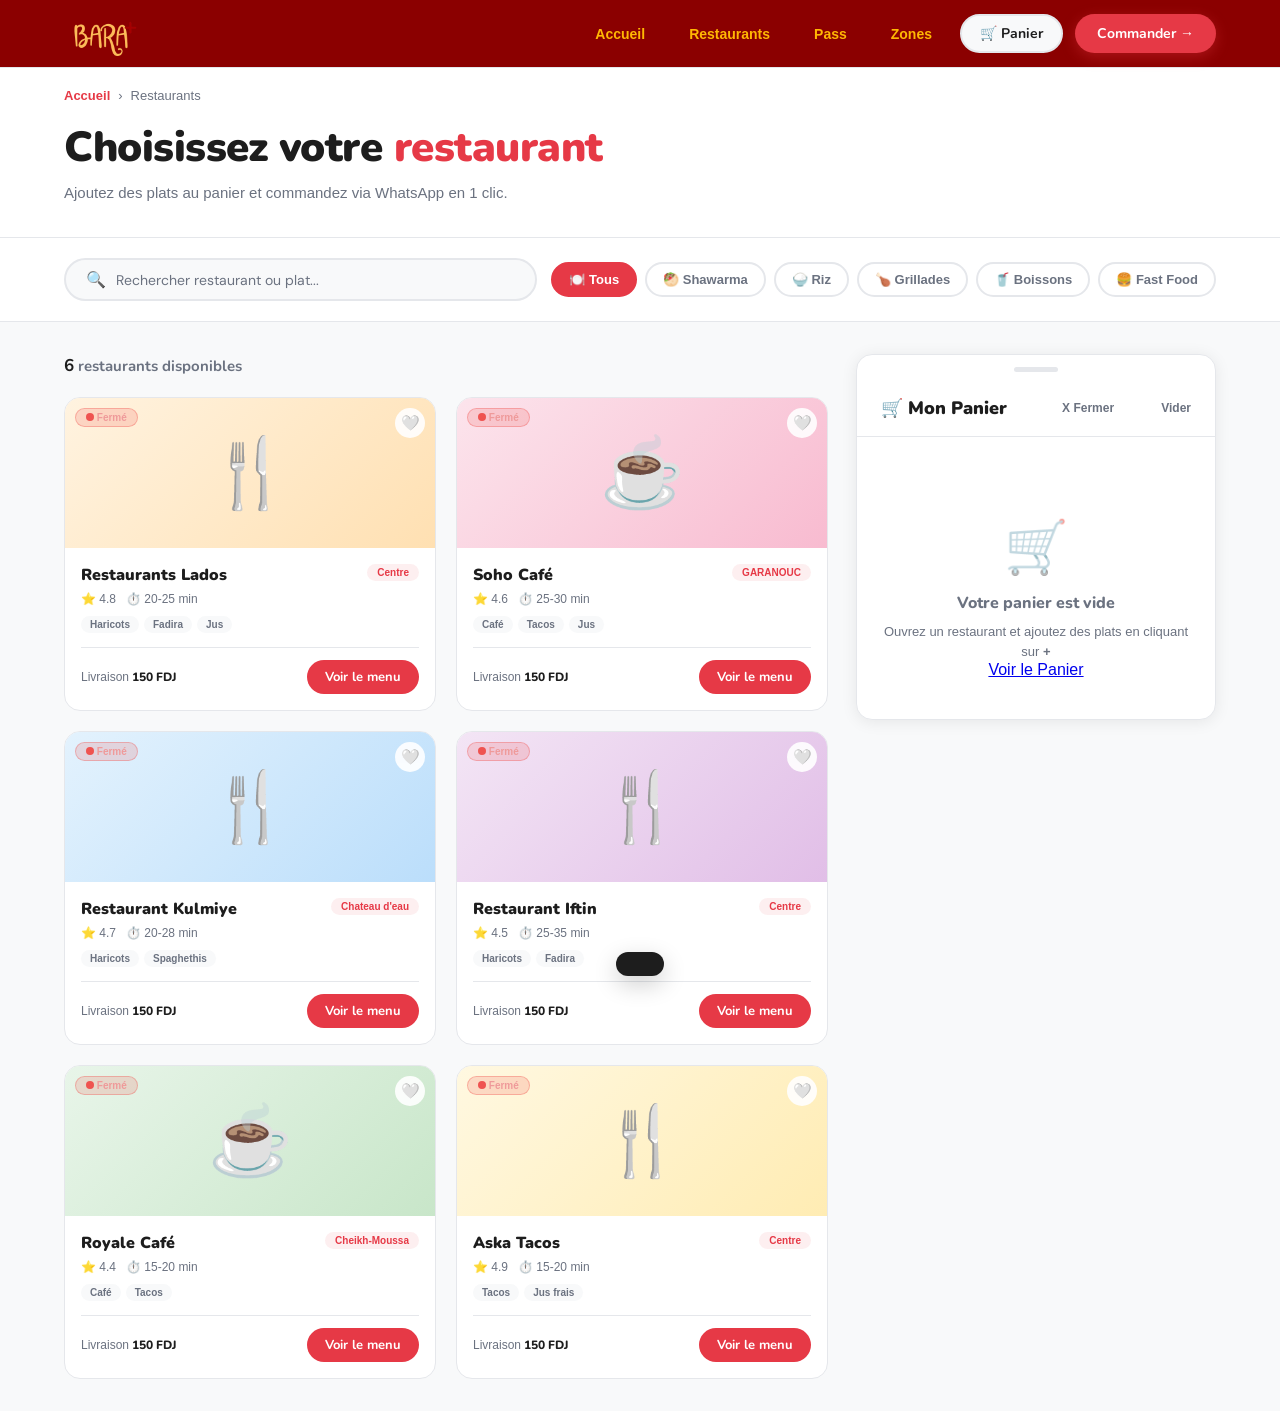
==== commit 57a6259b: "Update 27/03/2026" ====
--- a/restaurants.html
+++ b/restaurants.html
@@ -158,6 +158,7 @@
     <div style="padding-bottom:40px"> 
       <div class="cart-header">
       <div class="cart-title">🛒 Mon Panier <span id="cartCount" style="font-size:13px;color:var(--text2);font-weight:600"></span></div>
+      <span class="cart-clear" onclick="toggleCartMobile()">X Fermer</span>
       <span class="cart-clear" onclick="clearCart()">Vider</span>
     </div>
    </div>
@@ -175,6 +176,7 @@
       <div class="cart-empty-icon">🛒</div>
       <h3>Votre panier est vide</h3>
       <p>Ouvrez un restaurant et ajoutez des plats en cliquant sur <b>+</b></p>
+      <a href="#">Voir le Panier</a>
     </div>
 
     <div class="cart-items" id="cartItems" style="display:none"></div>
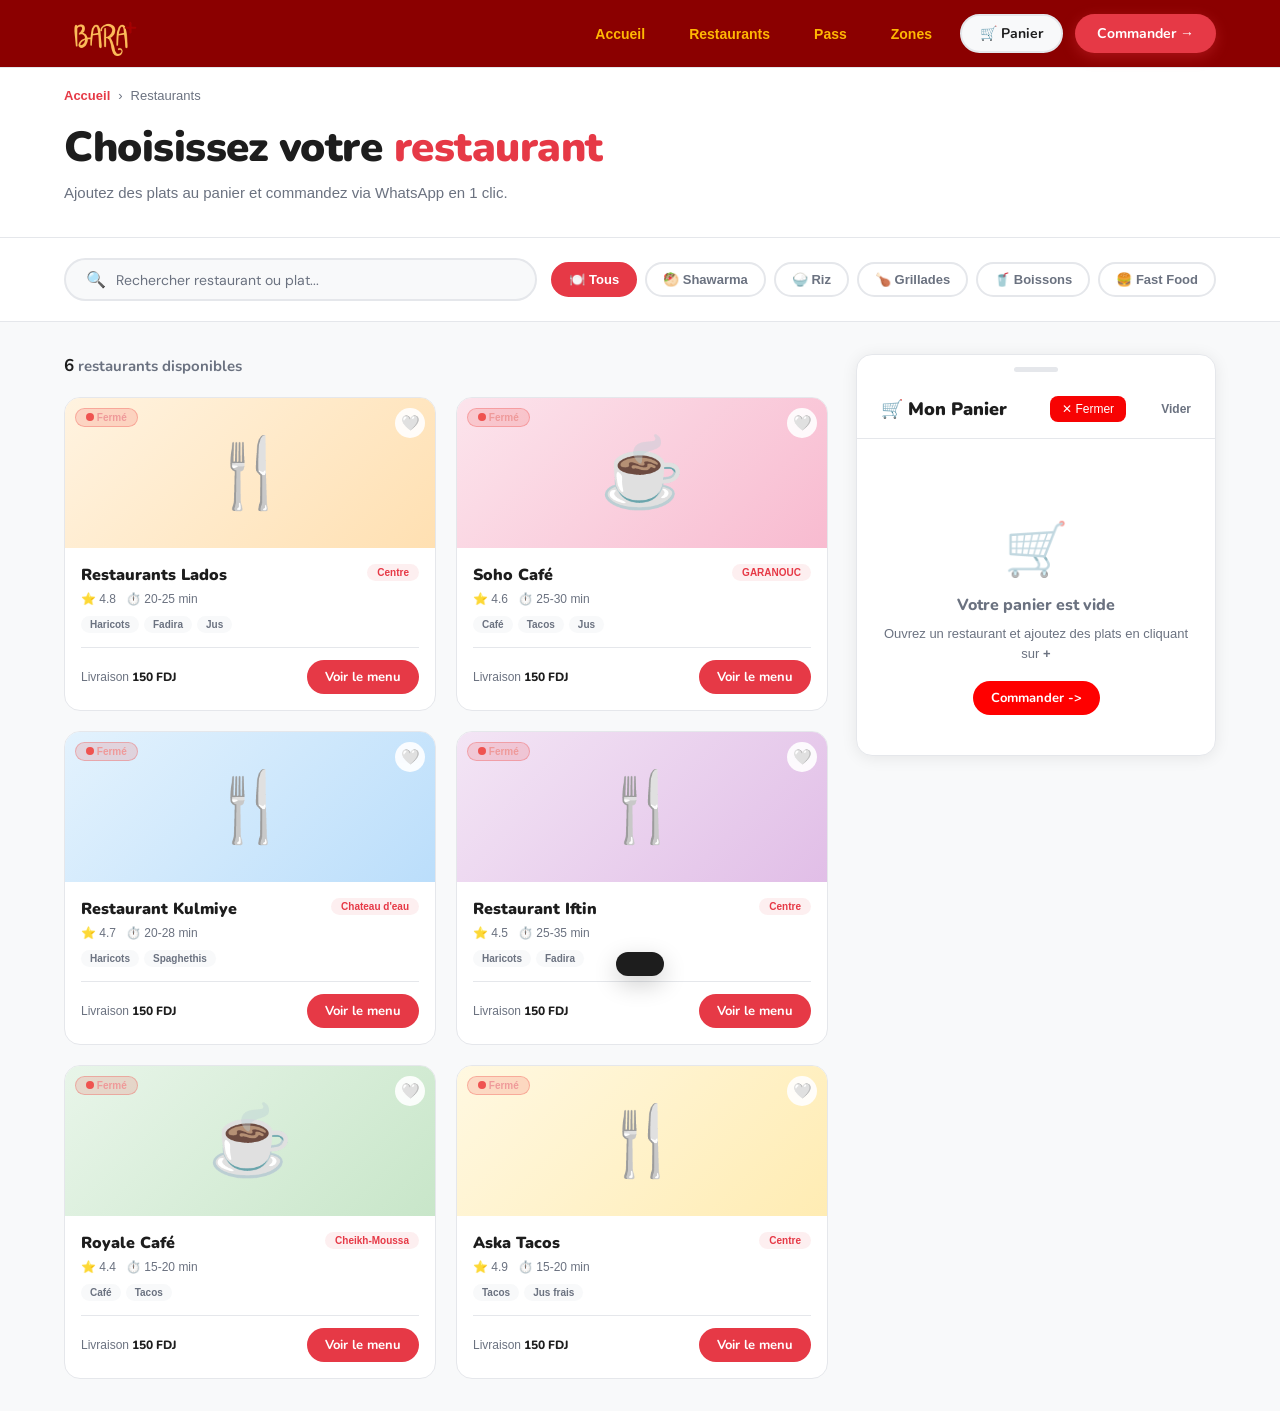
==== commit 43337805: "update : fixing bugs" ====
--- a/restaurants.html
+++ b/restaurants.html
@@ -158,7 +158,16 @@
     <div style="padding-bottom:40px"> 
       <div class="cart-header">
       <div class="cart-title">🛒 Mon Panier <span id="cartCount" style="font-size:13px;color:var(--text2);font-weight:600"></span></div>
-      <span class="cart-clear" onclick="toggleCartMobile()">X Fermer</span>
+      <span onclick="toggleCartMobile()" style="
+                        background:#f70303;
+                        color:white;
+                        border:none;
+                        padding:6px 12px;
+                        border-radius:8px;
+                        font-size:12px;
+                        cursor:pointer;">
+        ✕ Fermer
+      </span>
       <span class="cart-clear" onclick="clearCart()">Vider</span>
     </div>
    </div>
@@ -176,7 +185,8 @@
       <div class="cart-empty-icon">🛒</div>
       <h3>Votre panier est vide</h3>
       <p>Ouvrez un restaurant et ajoutez des plats en cliquant sur <b>+</b></p>
-      <a href="#">Voir le Panier</a>
+      <br>
+      <div><a href="#" onclick="toggleCartMobile()" style="display: inline-block; background:red; color: white; border:none; border-radius:50px; padding:8px 18px; font-family:Nunito,sans-serif; font-weight:700; font-size:13px; cursor:pointer; transition:all .2s; text-decoration: none;" >Commander -></a></div>
     </div>
 
     <div class="cart-items" id="cartItems" style="display:none"></div>
@@ -185,42 +195,25 @@
       <div class="cart-subtotal"><span>Sous-total</span><span id="cartSubtotal">0 FDJ</span></div>
       <div class="cart-delivery"><span>Livraison</span><span id="cartDeliveryAmount" style="color:var(--green);font-weight:600">150 FDJ</span></div>
       <div class="cart-total"><span>Total</span><span id="cartTotal">0 FDJ</span></div>
-
-      <div class="cart-address">
-        <label>📍 Votre zone de livraison</label>
-
-        <!-- ── ÉTAPE 1 : Bouton GPS ── -->
-        <button onclick="getLocation()" id="locBtn" style="
-          width:100%;padding:11px;border:2px dashed var(--red);
-          border-radius:10px;background:rgba(198,40,40,0.04);
-          color:var(--red);font-family:'Poppins',sans-serif;
-          font-weight:700;font-size:13px;cursor:pointer;
-          transition:all .2s;margin-bottom:10px;
-          display:flex;align-items:center;justify-content:center;gap:8px;
-        ">
-          📍 Trouver ma position automatiquement
-        </button>
-
-        <!-- ── Résultat GPS (caché par défaut) ── -->
-        <div id="locResult" style="display:none;margin-bottom:10px;
-          background:#f0fdf4;border:2px solid var(--green);
-          border-radius:10px;padding:12px;font-size:13px;">
-          <div style="display:flex;align-items:center;justify-content:space-between">
-            <div>
-              <div style="font-weight:700;color:#15803D" id="locQuartier"></div>
-              <div style="font-size:12px;color:#555;margin-top:2px" id="locZoneLabel"></div>
-            </div>
-            <button onclick="resetLocation()" style="
-              background:none;border:none;cursor:pointer;
-              font-size:11px;color:#999;text-decoration:underline;
-            ">Changer</button>
-          </div>
-        </div>
+        <div class="cart-customer-info" style="margin-bottom: 15px;">
+          <label style="font-size: 12px; font-weight: 700; color: var(--text2); display: block; margin-bottom: 5px;">👤 Votre Nom Complet</label>
+          <input type="text" id="customerName" placeholder="Ex: Hamoud Abass" style="
+            width: 100%; 
+            padding: 12px; 
+            border: 1px solid #ddd; 
+            border-radius: 10px; 
+            font-family: inherit;
+            font-size: 14px;
+          ">
+        </div>
+       <div class="cart-address">
+        <!--  Simplifié : uniquement quartier -->
+      <label>📍 Choisissez votre quartier</label>
 
         <!-- ── ÉTAPE 2 : Sélection manuelle (visible par défaut) ── -->
          
         <div id="manualZone">
-          <select id="zoneSelect" onchange="updateDelivery()">
+          <select id="zoneSelect" onchange="updateDelivery()" >
             <optgroup label="🟢 Zone Normale — 150 FDJ">
               <option value="150">Château d'eau — 150 FDJ</option>
               <option value="150">Shell — 150 FDJ</option>
@@ -241,8 +234,6 @@
             </optgroup>
           </select>
         </div>
-
-        <textarea id="addressNote" placeholder="Adresse précise... Ex: Derrière école Ahmed, portail vert"></textarea>
       </div>
 
       <div style="font-size:12px;font-weight:600;color:var(--text2);margin-bottom:8px">💳 Mode de paiement</div>
@@ -255,9 +246,8 @@
       <button class="order-btn" id="orderBtn" onclick="sendOrder()">
         <svg width="20" height="20" viewBox="0 0 24 24" fill="currentColor"><path d="M17.472 14.382c-.297-.149-1.758-.867-2.03-.967-.273-.099-.471-.148-.67.15-.197.297-.767.966-.94 1.164-.173.199-.347.223-.644.075-.297-.15-1.255-.463-2.39-1.475-.883-.788-1.48-1.761-1.653-2.059-.173-.297-.018-.458.13-.606.134-.133.298-.347.446-.52.149-.174.198-.298.298-.497.099-.198.05-.371-.025-.52-.075-.149-.669-1.612-.916-2.207-.242-.579-.487-.5-.669-.51-.173-.008-.371-.01-.57-.01-.198 0-.52.074-.792.372-.272.297-1.04 1.016-1.04 2.479 0 1.462 1.065 2.875 1.213 3.074.149.198 2.096 3.2 5.077 4.487.709.306 1.262.489 1.694.625.712.227 1.36.195 1.871.118.571-.085 1.758-.719 2.006-1.413.248-.694.248-1.289.173-1.413-.074-.124-.272-.198-.57-.347m-5.421 7.403h-.004a9.87 9.87 0 01-5.031-1.378l-.361-.214-3.741.982.998-3.648-.235-.374a9.86 9.86 0 01-1.51-5.26c.001-5.45 4.436-9.884 9.888-9.884 2.64 0 5.122 1.03 6.988 2.898a9.825 9.825 0 012.893 6.994c-.003 5.45-4.437 9.884-9.885 9.884m8.413-18.297A11.815 11.815 0 0012.05 0C5.495 0 .16 5.335.157 11.892c0 2.096.547 4.142 1.588 5.945L.057 24l6.305-1.654a11.882 11.882 0 005.683 1.448h.005c6.554 0 11.89-5.335 11.893-11.893a11.821 11.821 0 00-3.48-8.413z"/></svg>
         Envoyer la commande
-      </button>
-    </div>
-</div>
+      </button></div>
+
 </div>
 
 <!-- MOBILE CART TOGGLE -->
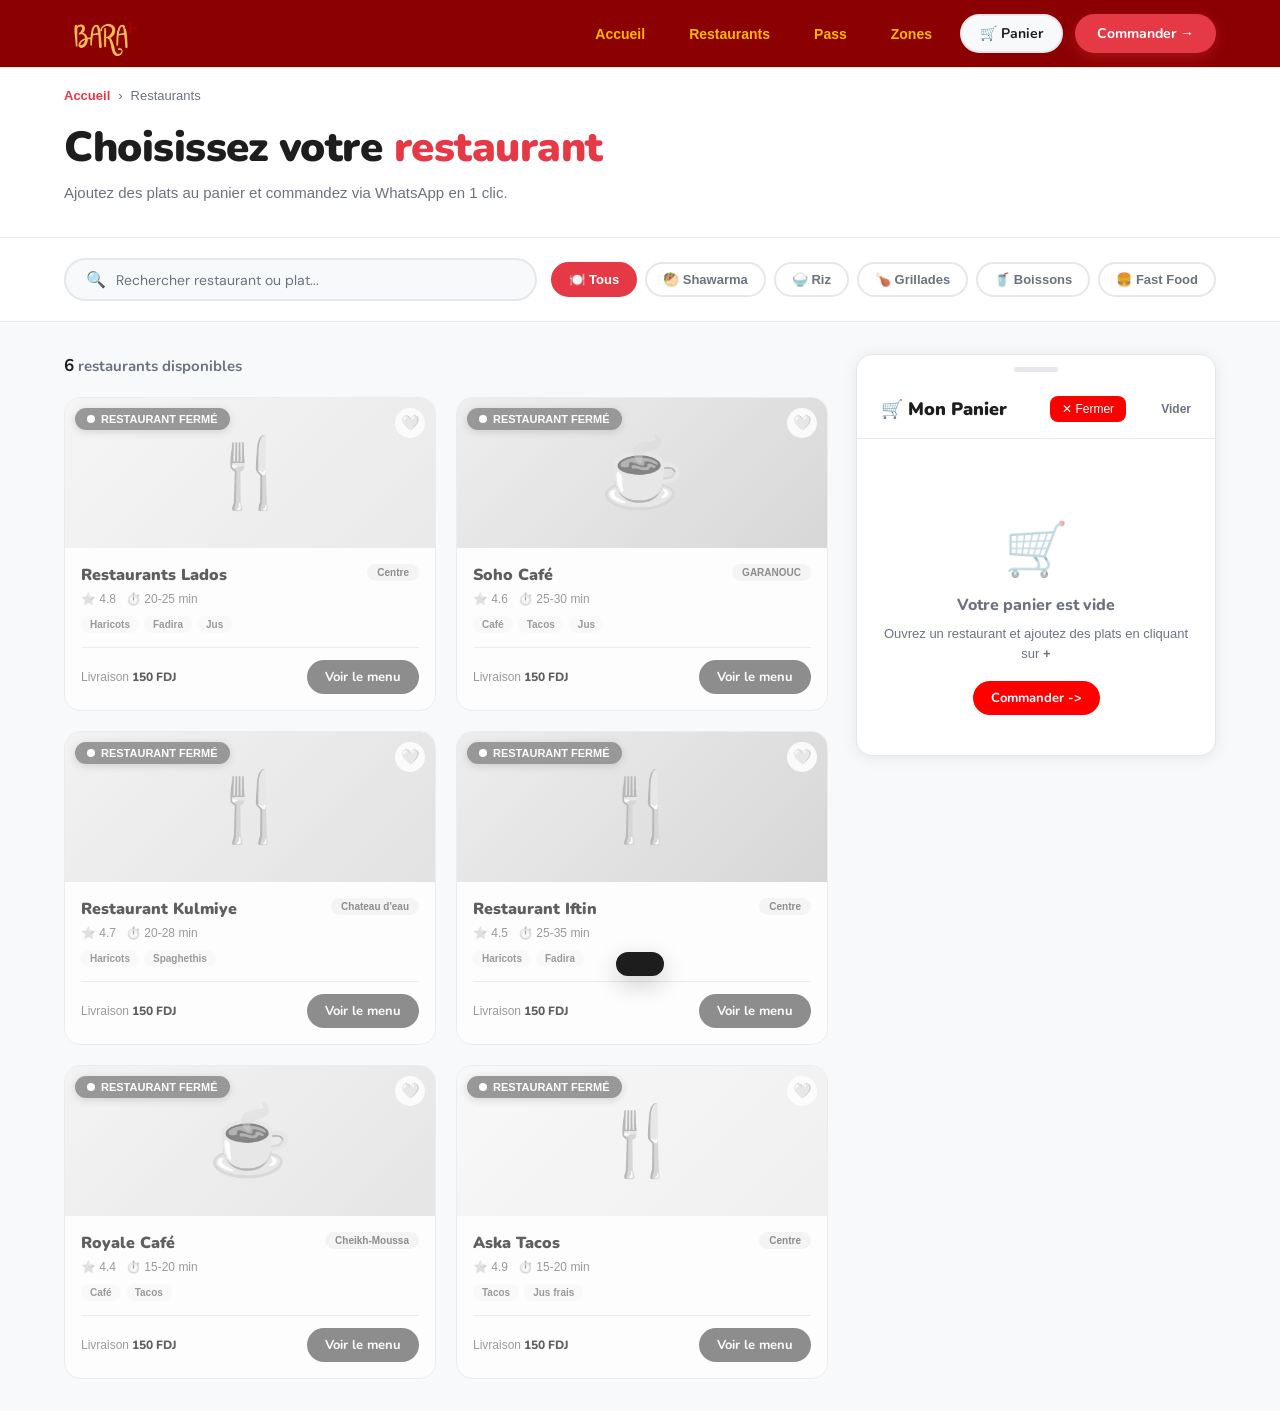
==== commit 8ffedba1: "fix bugs and update" ====
--- a/restaurants.html
+++ b/restaurants.html
@@ -16,7 +16,7 @@
     <img src="images/2.png" alt="">
   </a>
   <div class="nav-right">
-    <a href="index (1).html" class="nav-link">Accueil</a>
+    <a href="index.html" class="nav-link">Accueil</a>
     <a href="restaurants.html" class="nav-link active">Restaurants</a>
     <a href="index.html#pass" class="nav-link">Pass</a>
     <a href="index.html#zones" class="nav-link">Zones</a>
@@ -24,7 +24,7 @@
       🛒 Panier
       <span id="cartBadge" class="cart-badge">0</span>
     </button>
-    <a href="https://wa.me/25377784312" target="_blank" class="nav-cta">Commander →</a>
+    <a href="https://wa.me/25377784312?text=Salut, je veux commander !" target="_blank" class="nav-cta">Commander →</a>
   </div>
 </nav>
 
@@ -62,7 +62,7 @@
     <div class="resto-grid" id="restoGrid">
 
       <div class="rc fi" data-cat="shawarma" data-name="lados" data-note="4.8" data-id="lados" onclick="openModal('lados')">
-        <div class="rc-img c1">🍴<div class="rc-open" id="rc-open">🟢 Ouvert</div><div class="rc-fav">🤍</div></div>
+        <div class="rc-img c1">🍴<div class="rc-open" id="rc-open"><div class="rc-status-badge"></div></div><div class="rc-fav">🤍</div></div>
         <div class="rc-body">
           <div class="rc-head"><div class="rc-name">Restaurants Lados</div><span class="rc-zone">Centre</span></div>
           <div class="rc-meta"><span>⭐ 4.8</span><span>⏱️ 20-25 min</span></div>
@@ -75,7 +75,7 @@
       </div>
 
       <div class="rc fi" data-cat="riz" data-name="soho café" data-note="4.6" data-id="soho">
-        <div class="rc-img c2">☕<div class="rc-open" id="rc-open"></div><div class="rc-fav">🤍</div></div>
+        <div class="rc-img c2">☕<div class="rc-open" id="rc-open"><div class="rc-status-badge"></div></div><div class="rc-fav">🤍</div></div>
         <div class="rc-body">
           <div class="rc-head"><div class="rc-name">Soho Café</div><span class="rc-zone">GARANOUC</span></div>
           <div class="rc-meta"><span>⭐ 4.6</span><span>⏱️ 25-30 min</span></div>
@@ -88,7 +88,7 @@
       </div>
 
       <div class="rc fi" data-cat="riz" data-name="restaurant kulmiye" data-note="4.7" data-id="kulmiye">
-        <div class="rc-img c3">🍴<div class="rc-open" id="rc-open">🟢 Ouvert</div><div class="rc-fav">🤍</div></div>
+        <div class="rc-img c3">🍴<div class="rc-open" id="rc-open"><div class="rc-status-badge"></div></div><div class="rc-fav">🤍</div></div>
         <div class="rc-body">
           <div class="rc-head"><div class="rc-name">Restaurant Kulmiye</div><span class="rc-zone">Chateau d'eau</span></div>
           <div class="rc-meta"><span>⭐ 4.7</span><span>⏱️ 20-28 min</span></div>
@@ -101,7 +101,7 @@
       </div>
 
       <div class="rc fi" data-cat="grillades" data-name="restaurant iftin" data-note="4.5" data-id="iftin">
-        <div class="rc-img c4">🍴<div class="rc-open" id="rc-open">🟢 Ouvert</div><div class="rc-fav">🤍</div></div>
+        <div class="rc-img c4">🍴<div class="rc-open" id="rc-open"><div class="rc-status-badge"></div></div><div class="rc-fav">🤍</div></div>
         <div class="rc-body">
           <div class="rc-head"><div class="rc-name">Restaurant Iftin</div><span class="rc-zone">Centre</span></div>
           <div class="rc-meta"><span>⭐ 4.5</span><span>⏱️ 25-35 min</span></div>
@@ -114,7 +114,7 @@
       </div>
 
       <div class="rc fi" data-cat="fastfood" data-name="royale café" data-note="4.4" data-id="royale">
-        <div class="rc-img c5">☕<div class="rc-open" id="rc-open">🟢 Ouvert</div><div class="rc-fav">🤍</div></div>
+        <div class="rc-img c5">☕<div class="rc-open" id="rc-open"><div class="rc-status-badge"></div></div><div class="rc-fav">🤍</div></div>
         <div class="rc-body">
           <div class="rc-head"><div class="rc-name">Royale Café</div><span class="rc-zone">Cheikh-Moussa</span></div>
           <div class="rc-meta"><span>⭐ 4.4</span><span>⏱️ 15-20 min</span></div>
@@ -127,7 +127,7 @@
       </div>
 
       <div class="rc fi" data-cat="boissons" data-name="aska tacos" data-note="4.9" data-id="aska-tacos">
-        <div class="rc-img c6">🍴<div class="rc-open" id="rc-open">🟢 Ouvert</div><div class="rc-fav">🤍</div></div>
+        <div class="rc-img c6">🍴<div class="rc-open" id="rc-open"><div class="rc-status-badge"></div>  </div><div class="rc-fav">🤍</div></div>
         <div class="rc-body">
           <div class="rc-head"><div class="rc-name">Aska Tacos</div><span class="rc-zone">Centre</span></div>
           <div class="rc-meta"><span>⭐ 4.9</span><span>⏱️ 15-20 min</span></div>
--- a/style2.css
+++ b/style2.css
@@ -93,6 +93,104 @@
 .rc-price strong{color:var(--text);font-family:"Nunito",sans-serif;font-weight:800}
 .rc-btn{background:var(--primary);color:#fff;border:none;border-radius:50px;padding:8px 18px;font-family:"Nunito",sans-serif;font-weight:700;font-size:13px;cursor:pointer;transition:all .2s}
 .rc-btn:hover{background:var(--primary-dark);transform:scale(1.03)}
+/* --- EFFET GRISÉ POUR RESTO FERMÉ OU SERVICE OFF --- */
+.rc.fi.closed-grayscale {
+  filter: grayscale(1);      /* Rend tout en noir et blanc */
+  opacity: 0.7;             /* Rend la carte un peu transparente */
+  pointer-events: none;      /* Empêche de cliquer sur la carte */
+  cursor: not-allowed;       /* Change le curseur de la souris */
+  transition: all 0.3s ease; /* Transition douce */
+}
+
+/* On garde le badge en couleur pour qu'il reste lisible sur le gris */
+.rc.fi.closed-grayscale .rc-open {
+  filter: grayscale(0);      /* Annule le gris uniquement pour le badge */
+  opacity: 1;                /* Remet l'opacité à 100% pour le badge */
+}
+
+/* Optionnel : assombrir un peu l'image du resto fermé */
+.rc.fi.closed-grayscale .rc-img {
+  background-color: #f0f0f0 !important;
+}
+
+/* Transforme le trait en point rond */
+.dot {
+  width: 8px !important;
+  height: 8px !important;
+  min-width: 8px; /* Sécurité pour éviter l'écrasement */
+  border-radius: 50% !important;
+  display: inline-block !important;
+  margin-right: 6px;
+  flex-shrink: 0; /* Empêche le point de devenir un trait si le texte est long */
+}
+
+/* Couleurs des points */
+.green-dot {
+  background-color: #4CAF50 !important;
+  box-shadow: 0 0 5px #4CAF50;
+  animation: blink 1.5s infinite;
+}
+
+.red-dot {
+  background-color: #EF5350 !important;
+}
+
+/* Le point devient blanc sur fond coloré */
+.white-dot {
+  background-color: #ffffff !important;
+  width: 7px;
+  height: 7px;
+  border-radius: 50%;
+  display: inline-block;
+  margin-right: 6px;
+  animation: blink 1.5s infinite;
+}
+
+@keyframes blink {
+  0% { opacity: 1; }
+  50% { opacity: 0.4; }
+  100% { opacity: 1; }
+}
+
+/* L'animation de clignotement */
+@keyframes blink {
+  0% { opacity: 1; }
+  50% { opacity: 0.4; }
+  100% { opacity: 1; }
+}
+
+/* --- Style commun pour les badges --- */
+.rc-open, .rc-status-badge {
+  display: flex !important;
+  align-items: center !important;
+  padding: 5px 12px !important;
+  border-radius: 20px !important;
+  font-size: 11px !important;
+  font-weight: 800 !important; /* Texte bien gras */
+  text-transform: uppercase;
+  box-shadow: 0 2px 8px rgba(0,0,0,0.2); /* Petit relief */
+  border: none !important; /* On enlève les bordures */
+}
+
+/* --- CAS : OUVERT (Fond Vert / Texte Blanc) --- */
+.status-open, .open-style { 
+  background-color: #2ed573 !important; /* Vert vibrant */
+  color: #ffffff !important;           /* Texte blanc pur */
+}
+
+/* --- CAS : FERMÉ (Fond Rouge / Texte Blanc) --- */
+.resto_closed, .closed-style { 
+  background-color: #ff4757 !important; /* Rouge vif */
+  color: #ffffff !important;           /* Texte blanc pur */
+}
+
+/* --- CAS : SERVICE BARA+ ARRÊTÉ (Fond Noir/Gris) --- */
+.service_off {
+  background-color: #2f3542 !important;
+  color: #ffffff !important;
+  border: none !important;
+  box-shadow: none;
+}
 
 /* EMPTY */
 .empty{grid-column:1/-1;text-align:center;padding:50px;color:var(--text2);display:none}
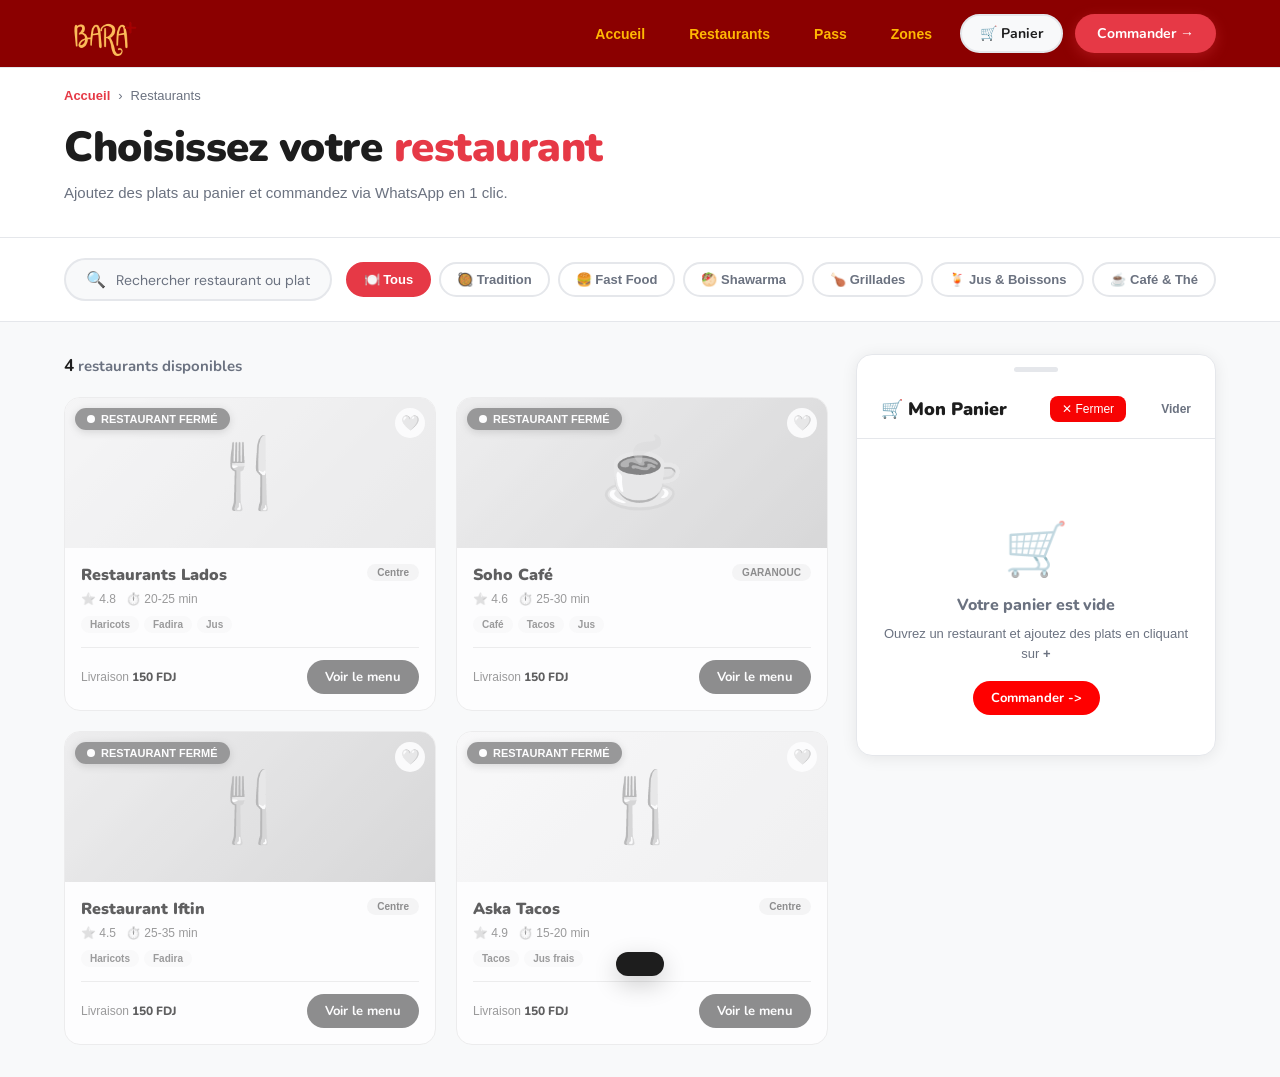
==== commit 42a21026: "Update !" ====
--- a/restaurants.html
+++ b/restaurants.html
@@ -44,13 +44,14 @@
     <input type="text" id="searchInput" placeholder="Rechercher restaurant ou plat...">
   </div>
   <div class="filter-pills">
-    <div class="fp on" onclick="filter(this,'all')">🍽️ Tous</div>
-    <div class="fp" onclick="filter(this,'shawarma')">🥙 Shawarma</div>
-    <div class="fp" onclick="filter(this,'riz')">🍚 Riz</div>
-    <div class="fp" onclick="filter(this,'grillades')">🍗 Grillades</div>
-    <div class="fp" onclick="filter(this,'boissons')">🥤 Boissons</div>
-    <div class="fp" onclick="filter(this,'fastfood')">🍔 Fast Food</div>
-  </div>
+  <div class="fp on" onclick="filter(this,'all')">🍽️ Tous</div>
+  <div class="fp" onclick="filter(this,'traditionnel')">🥘 Tradition</div>
+  <div class="fp" onclick="filter(this,'fastfood')">🍔 Fast Food</div>
+  <div class="fp" onclick="filter(this,'shawarma')">🥙 Shawarma</div>
+  <div class="fp" onclick="filter(this,'grillades')">🍗 Grillades</div>
+  <div class="fp" onclick="filter(this,'jus')">🍹 Jus & Boissons</div>
+  <div class="fp" onclick="filter(this,'cafe')">☕ Café & Thé</div>
+</div>
 </div>
 
 <!-- MAIN -->
@@ -58,10 +59,10 @@
 
   <!-- LEFT: RESTAURANT CARDS -->
   <div>
-    <div class="resto-count"><strong id="restoCount">6</strong> restaurants disponibles</div>
+    <div class="resto-count"><strong id="restoCount">4</strong> restaurants disponibles</div>
     <div class="resto-grid" id="restoGrid">
 
-      <div class="rc fi" data-cat="shawarma" data-name="lados" data-note="4.8" data-id="lados" onclick="openModal('lados')">
+      <div class="rc fi" data-cat="traditionnel" data-name="lados" data-note="4.8" data-id="lados" onclick="openModal('lados')">
         <div class="rc-img c1">🍴<div class="rc-open" id="rc-open"><div class="rc-status-badge"></div></div><div class="rc-fav">🤍</div></div>
         <div class="rc-body">
           <div class="rc-head"><div class="rc-name">Restaurants Lados</div><span class="rc-zone">Centre</span></div>
@@ -74,7 +75,7 @@
         </div>
       </div>
 
-      <div class="rc fi" data-cat="riz" data-name="soho café" data-note="4.6" data-id="soho">
+      <div class="rc fi" data-cat="cafe" data-name="soho café" data-note="4.6" data-id="soho">
         <div class="rc-img c2">☕<div class="rc-open" id="rc-open"><div class="rc-status-badge"></div></div><div class="rc-fav">🤍</div></div>
         <div class="rc-body">
           <div class="rc-head"><div class="rc-name">Soho Café</div><span class="rc-zone">GARANOUC</span></div>
@@ -87,7 +88,7 @@
         </div>
       </div>
 
-      <div class="rc fi" data-cat="riz" data-name="restaurant kulmiye" data-note="4.7" data-id="kulmiye">
+      <!--  <div class="rc fi" data-cat="riz" data-name="restaurant kulmiye" data-note="4.7" data-id="kulmiye">
         <div class="rc-img c3">🍴<div class="rc-open" id="rc-open"><div class="rc-status-badge"></div></div><div class="rc-fav">🤍</div></div>
         <div class="rc-body">
           <div class="rc-head"><div class="rc-name">Restaurant Kulmiye</div><span class="rc-zone">Chateau d'eau</span></div>
@@ -98,9 +99,10 @@
             <button class="rc-btn" onclick="openModal('kulmiye')">Voir le menu</button>
           </div>
         </div>
-      </div>
-
-      <div class="rc fi" data-cat="grillades" data-name="restaurant iftin" data-note="4.5" data-id="iftin">
+      </div>-->
+      
+
+      <div class="rc fi" data-cat="traditionnel" data-name="restaurant iftin" data-note="4.5" data-id="iftin">
         <div class="rc-img c4">🍴<div class="rc-open" id="rc-open"><div class="rc-status-badge"></div></div><div class="rc-fav">🤍</div></div>
         <div class="rc-body">
           <div class="rc-head"><div class="rc-name">Restaurant Iftin</div><span class="rc-zone">Centre</span></div>
@@ -113,7 +115,7 @@
         </div>
       </div>
 
-      <div class="rc fi" data-cat="fastfood" data-name="royale café" data-note="4.4" data-id="royale">
+      <!-- <div class="rc fi" data-cat="fastfood" data-name="royale café" data-note="4.4" data-id="royale">
         <div class="rc-img c5">☕<div class="rc-open" id="rc-open"><div class="rc-status-badge"></div></div><div class="rc-fav">🤍</div></div>
         <div class="rc-body">
           <div class="rc-head"><div class="rc-name">Royale Café</div><span class="rc-zone">Cheikh-Moussa</span></div>
@@ -124,9 +126,9 @@
             <button class="rc-btn" onclick="openModal('royale')">Voir le menu</button>
           </div>
         </div>
-      </div>
-
-      <div class="rc fi" data-cat="boissons" data-name="aska tacos" data-note="4.9" data-id="aska-tacos">
+      </div> -->
+
+      <div class="rc fi" data-cat="fastfood" data-name="aska tacos" data-note="4.9" data-id="aska-tacos">
         <div class="rc-img c6">🍴<div class="rc-open" id="rc-open"><div class="rc-status-badge"></div>  </div><div class="rc-fav">🤍</div></div>
         <div class="rc-body">
           <div class="rc-head"><div class="rc-name">Aska Tacos</div><span class="rc-zone">Centre</span></div>
--- a/style2.css
+++ b/style2.css
@@ -10,8 +10,17 @@
 --r:16px;--rs:10px;
 --red-dark: #8B0000;
 }
-html{scroll-behavior:smooth}
-body{font-family:'Inter', sans-serif; ;color:var(--text);background:var(--bg);overflow-x:hidden}
+
+html{
+  scroll-behavior:smooth
+}
+
+body{
+  font-family:'Inter', sans-serif; 
+  color:var(--text);
+  background:var(--bg);
+  overflow-x:hidden
+}
 
 /* NAV */
 nav{position:fixed;top:0;width:100%;z-index:900;background:var(--red-dark);backdrop-filter:blur(20px);border-bottom:1px solid var(--border);padding:0 5%;height:68px;display:flex;align-items:center;justify-content:space-between}
